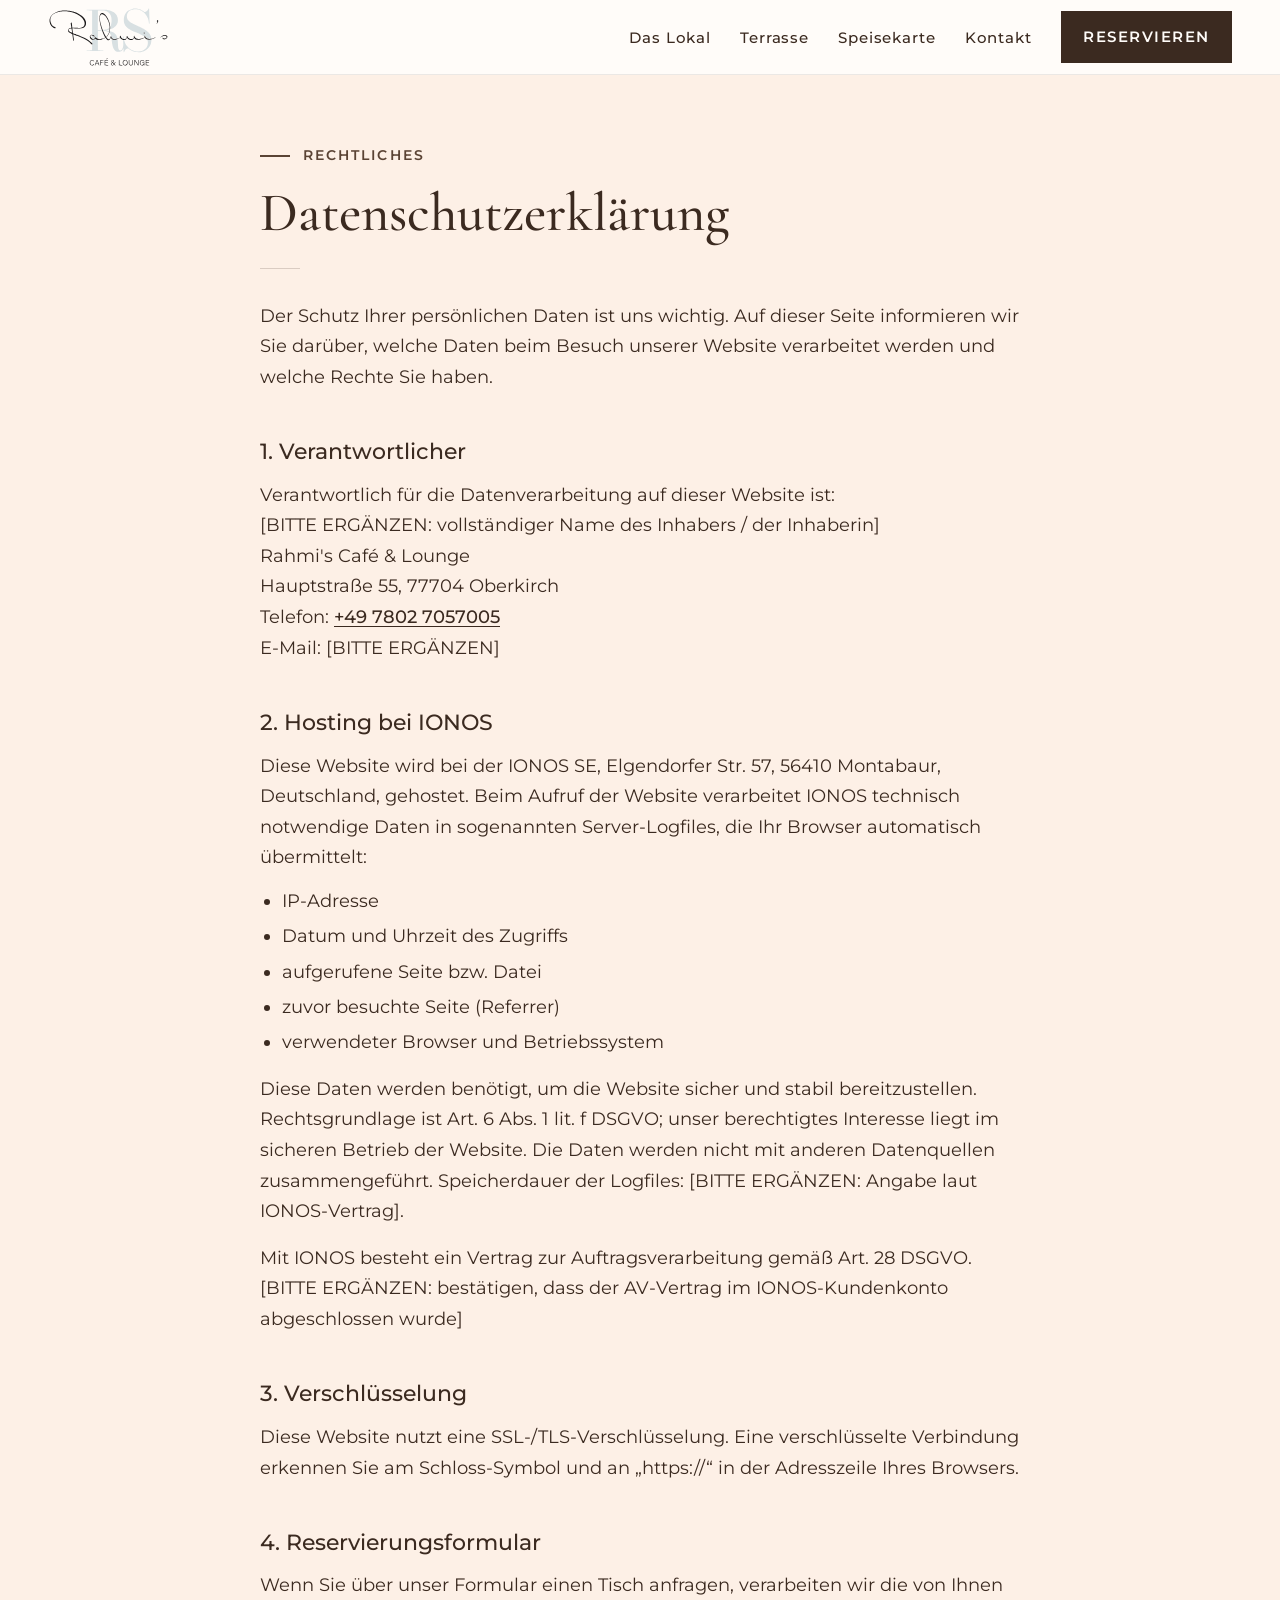
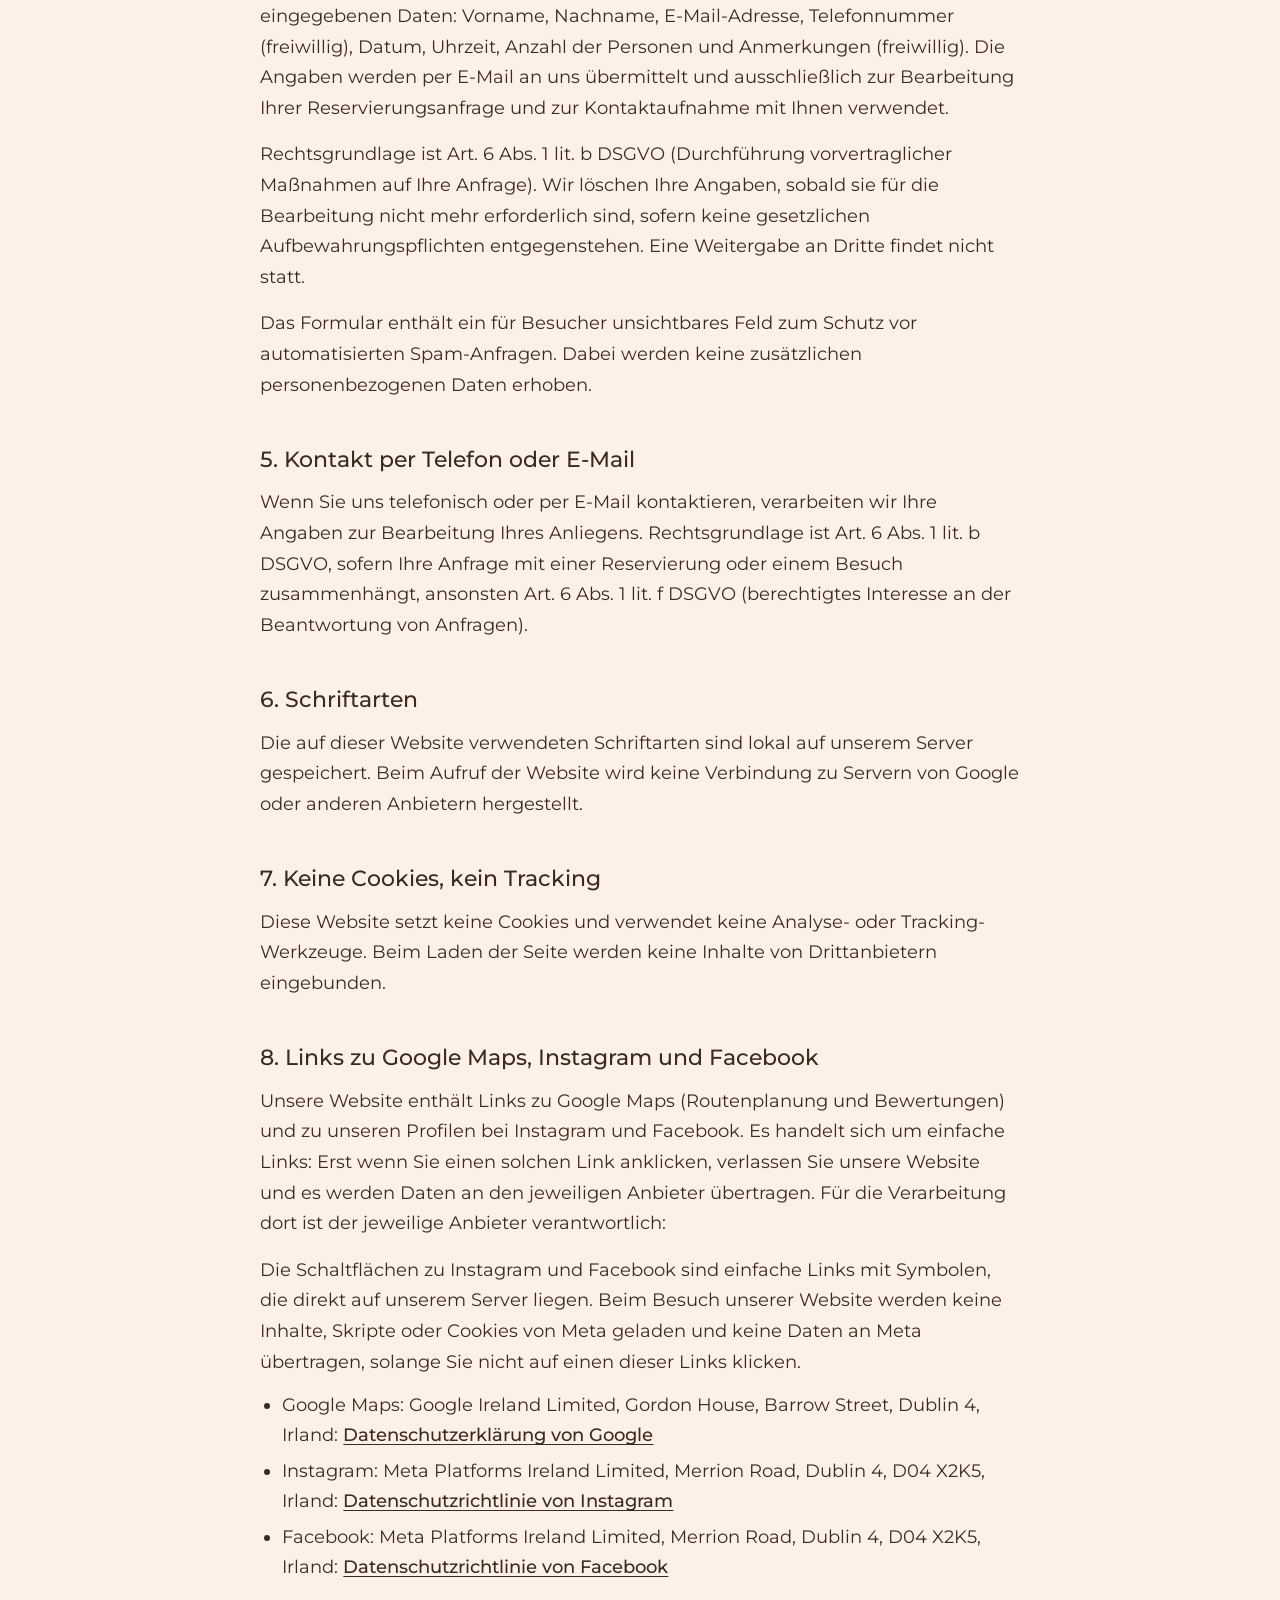
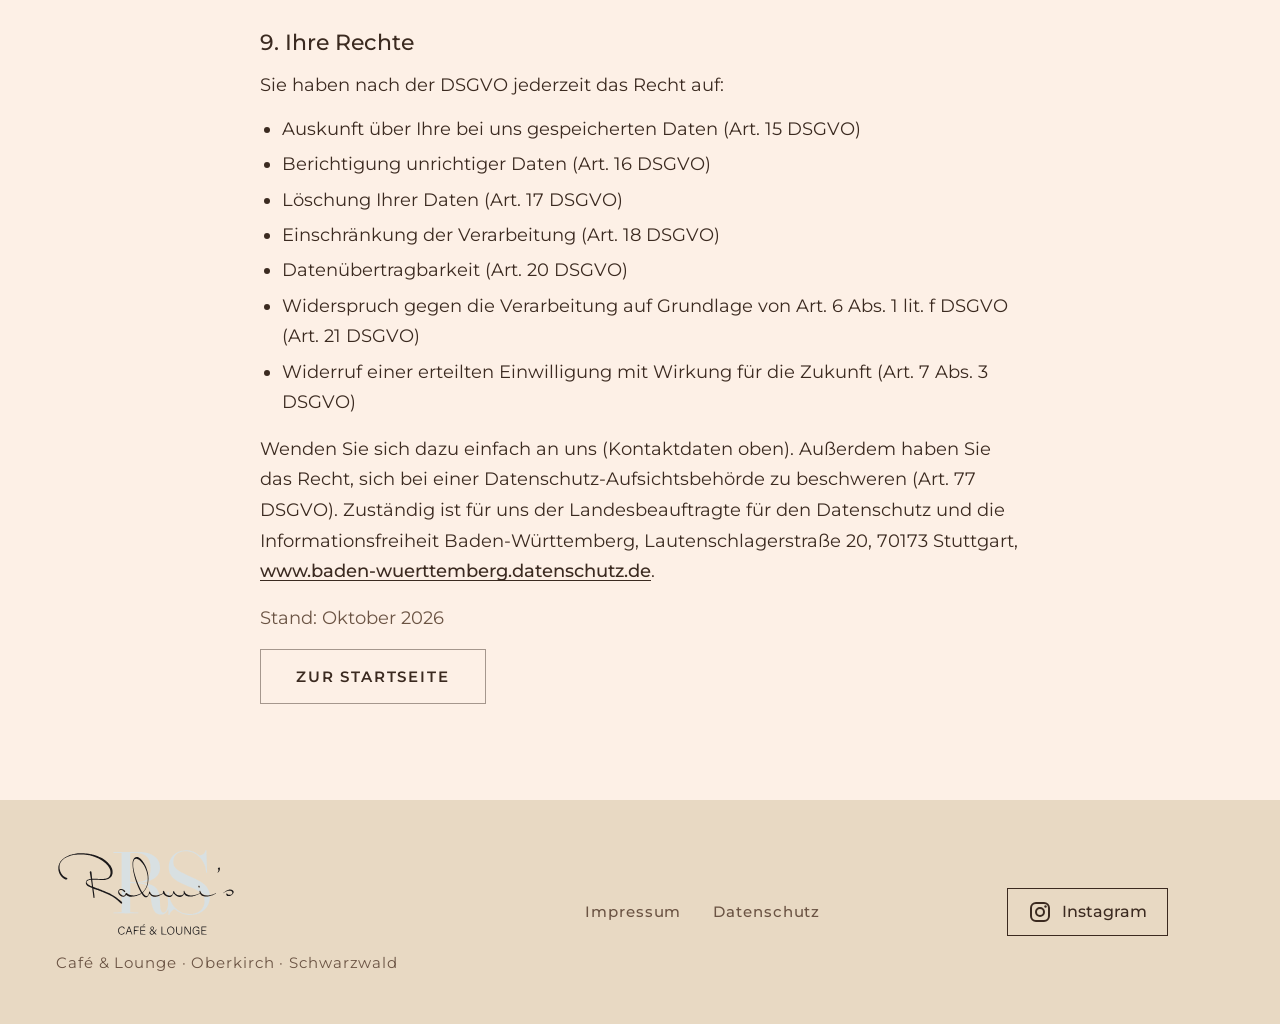
==== datenschutz.html @ 396ac8f8 "Textos sin guiones largos Co-Authored-By: Claude Sonnet 5.5 <noreply@anthropic.com>" ====
<!DOCTYPE html>
<html lang="de">
<head>
  <meta charset="UTF-8"/>
  <meta name="viewport" content="width=device-width, initial-scale=1.0"/>
  <!-- noindex, solange Platzhalter [BITTE ERGÄNZEN] enthalten sind -->
  <meta name="robots" content="noindex"/>
  <title>Datenschutzerklärung: Rahmi's Café & Lounge, Oberkirch</title>
  <meta name="description" content="Datenschutzerklärung von Rahmi's Café & Lounge in Oberkirch: Hosting, Reservierungsformular, Ihre Rechte nach DSGVO."/>
  <link rel="icon" href="/favicon.ico" sizes="any">
  <link rel="icon" href="/favicon.svg" type="image/svg+xml">
  <link rel="apple-touch-icon" href="/apple-touch-icon.png">
  <link rel="manifest" href="/site.webmanifest">
  <meta name="theme-color" content="#3B2A20">
  <link rel="preload" href="assets/fonts/montserrat-latin.woff2" as="font" type="font/woff2" crossorigin/>
  <link rel="stylesheet" href="css/style.css?v=20261018"/>
</head>
<body>

<header>
<!-- NAV -->
<nav aria-label="Hauptnavigation">
  <a href="index.html" class="nav-brand">
    <img class="nav-logo" src="assets/logo/rahmis-logo.svg" width="121" height="60" alt="Rahmi's Café &amp; Lounge">
  </a>
  <ul class="nav-links">
    <li><a href="index.html#about">Das Lokal</a></li>
    <li><a href="index.html#terrasse">Terrasse</a></li>
    <li><a href="index.html#karte">Speisekarte</a></li>
    <li><a href="index.html#kontakt">Kontakt</a></li>
    <li><a href="index.html#reservierung" class="nav-reserve">Reservieren</a></li>
  </ul>
  <button class="nav-hamburger" id="hamburger" aria-label="Menü öffnen" aria-expanded="false">
    <span></span><span></span><span></span>
  </button>
</nav>

<!-- MOBILE NAV -->
<nav class="nav-mobile" id="mobileNav" aria-label="Mobiles Menü">
  <a href="index.html#about">Das Lokal</a>
  <a href="index.html#terrasse">Terrasse</a>
  <a href="index.html#karte">Speisekarte</a>
  <a href="index.html#kontakt">Kontakt</a>
  <a href="index.html#reservierung" class="nav-reserve-mobile">Reservieren</a>
</nav>
</header>

<main id="main" class="legal-main">
  <article class="legal">
    <span class="section-label">Rechtliches</span>
    <h1 class="legal-title">Datenschutz&shy;erklärung</h1>
    <div class="section-rule"></div>

    <p class="legal-intro">Der Schutz Ihrer persönlichen Daten ist uns wichtig. Auf dieser Seite informieren wir Sie darüber, welche Daten beim Besuch unserer Website verarbeitet werden und welche Rechte Sie haben.</p>

    <h2>1. Verantwortlicher</h2>
    <p>
      Verantwortlich für die Datenverarbeitung auf dieser Website ist:<br>
      [BITTE ERGÄNZEN: vollständiger Name des Inhabers / der Inhaberin]<br>
      Rahmi's Café &amp; Lounge<br>
      Hauptstraße 55, 77704 Oberkirch<br>
      Telefon: <a href="tel:+4978027057005">+49 7802 7057005</a><br>
      E-Mail: [BITTE ERGÄNZEN]
    </p>

    <h2>2. Hosting bei IONOS</h2>
    <p>Diese Website wird bei der IONOS SE, Elgendorfer Str. 57, 56410 Montabaur, Deutschland, gehostet. Beim Aufruf der Website verarbeitet IONOS technisch notwendige Daten in sogenannten Server-Logfiles, die Ihr Browser automatisch übermittelt:</p>
    <ul>
      <li>IP-Adresse</li>
      <li>Datum und Uhrzeit des Zugriffs</li>
      <li>aufgerufene Seite bzw. Datei</li>
      <li>zuvor besuchte Seite (Referrer)</li>
      <li>verwendeter Browser und Betriebssystem</li>
    </ul>
    <p>Diese Daten werden benötigt, um die Website sicher und stabil bereitzustellen. Rechtsgrundlage ist Art. 6 Abs. 1 lit. f DSGVO; unser berechtigtes Interesse liegt im sicheren Betrieb der Website. Die Daten werden nicht mit anderen Datenquellen zusammengeführt. Speicherdauer der Logfiles: [BITTE ERGÄNZEN: Angabe laut IONOS-Vertrag].</p>
    <p>Mit IONOS besteht ein Vertrag zur Auftragsverarbeitung gemäß Art. 28 DSGVO. [BITTE ERGÄNZEN: bestätigen, dass der AV-Vertrag im IONOS-Kundenkonto abgeschlossen wurde]</p>

    <h2>3. Verschlüsselung</h2>
    <p>Diese Website nutzt eine SSL-/TLS-Verschlüsselung. Eine verschlüsselte Verbindung erkennen Sie am Schloss-Symbol und an „https://“ in der Adresszeile Ihres Browsers.</p>

    <h2>4. Reservierungsformular</h2>
    <p>Wenn Sie über unser Formular einen Tisch anfragen, verarbeiten wir die von Ihnen eingegebenen Daten: Vorname, Nachname, E-Mail-Adresse, Telefonnummer (freiwillig), Datum, Uhrzeit, Anzahl der Personen und Anmerkungen (freiwillig). Die Angaben werden per E-Mail an uns übermittelt und ausschließlich zur Bearbeitung Ihrer Reservierungsanfrage und zur Kontaktaufnahme mit Ihnen verwendet.</p>
    <p>Rechtsgrundlage ist Art. 6 Abs. 1 lit. b DSGVO (Durchführung vorvertraglicher Maßnahmen auf Ihre Anfrage). Wir löschen Ihre Angaben, sobald sie für die Bearbeitung nicht mehr erforderlich sind, sofern keine gesetzlichen Aufbewahrungspflichten entgegenstehen. Eine Weitergabe an Dritte findet nicht statt.</p>
    <p>Das Formular enthält ein für Besucher unsichtbares Feld zum Schutz vor automatisierten Spam-Anfragen. Dabei werden keine zusätzlichen personenbezogenen Daten erhoben.</p>

    <h2>5. Kontakt per Telefon oder E-Mail</h2>
    <p>Wenn Sie uns telefonisch oder per E-Mail kontaktieren, verarbeiten wir Ihre Angaben zur Bearbeitung Ihres Anliegens. Rechtsgrundlage ist Art. 6 Abs. 1 lit. b DSGVO, sofern Ihre Anfrage mit einer Reservierung oder einem Besuch zusammenhängt, ansonsten Art. 6 Abs. 1 lit. f DSGVO (berechtigtes Interesse an der Beantwortung von Anfragen).</p>

    <h2>6. Schriftarten</h2>
    <p>Die auf dieser Website verwendeten Schriftarten sind lokal auf unserem Server gespeichert. Beim Aufruf der Website wird keine Verbindung zu Servern von Google oder anderen Anbietern hergestellt.</p>

    <h2>7. Keine Cookies, kein Tracking</h2>
    <p>Diese Website setzt keine Cookies und verwendet keine Analyse- oder Tracking-Werkzeuge. Beim Laden der Seite werden keine Inhalte von Drittanbietern eingebunden.</p>

    <h2>8. Links zu Google Maps, Instagram und Facebook</h2>
    <p>Unsere Website enthält Links zu Google Maps (Routenplanung und Bewertungen) und zu unseren Profilen bei Instagram und Facebook. Es handelt sich um einfache Links: Erst wenn Sie einen solchen Link anklicken, verlassen Sie unsere Website und es werden Daten an den jeweiligen Anbieter übertragen. Für die Verarbeitung dort ist der jeweilige Anbieter verantwortlich:</p>
    <p>Die Schaltflächen zu Instagram und Facebook sind einfache Links mit Symbolen, die direkt auf unserem Server liegen. Beim Besuch unserer Website werden keine Inhalte, Skripte oder Cookies von Meta geladen und keine Daten an Meta übertragen, solange Sie nicht auf einen dieser Links klicken.</p>
    <ul>
      <li>Google Maps: Google Ireland Limited, Gordon House, Barrow Street, Dublin 4, Irland: <a href="https://policies.google.com/privacy?hl=de" target="_blank" rel="noopener noreferrer">Datenschutzerklärung von Google</a></li>
      <li>Instagram: Meta Platforms Ireland Limited, Merrion Road, Dublin 4, D04 X2K5, Irland: <a href="https://privacycenter.instagram.com/policy" target="_blank" rel="noopener noreferrer">Datenschutzrichtlinie von Instagram</a></li>
      <li>Facebook: Meta Platforms Ireland Limited, Merrion Road, Dublin 4, D04 X2K5, Irland: <a href="https://www.facebook.com/privacy/policy/" target="_blank" rel="noopener noreferrer">Datenschutzrichtlinie von Facebook</a></li>
    </ul>

    <h2>9. Ihre Rechte</h2>
    <p>Sie haben nach der DSGVO jederzeit das Recht auf:</p>
    <ul>
      <li>Auskunft über Ihre bei uns gespeicherten Daten (Art. 15 DSGVO)</li>
      <li>Berichtigung unrichtiger Daten (Art. 16 DSGVO)</li>
      <li>Löschung Ihrer Daten (Art. 17 DSGVO)</li>
      <li>Einschränkung der Verarbeitung (Art. 18 DSGVO)</li>
      <li>Datenübertragbarkeit (Art. 20 DSGVO)</li>
      <li>Widerspruch gegen die Verarbeitung auf Grundlage von Art. 6 Abs. 1 lit. f DSGVO (Art. 21 DSGVO)</li>
      <li>Widerruf einer erteilten Einwilligung mit Wirkung für die Zukunft (Art. 7 Abs. 3 DSGVO)</li>
    </ul>
    <p>Wenden Sie sich dazu einfach an uns (Kontaktdaten oben). Außerdem haben Sie das Recht, sich bei einer Datenschutz-Aufsichtsbehörde zu beschweren (Art. 77 DSGVO). Zuständig ist für uns der Landesbeauftragte für den Datenschutz und die Informationsfreiheit Baden-Württemberg, Lautenschlagerstraße 20, 70173 Stuttgart, <a href="https://www.baden-wuerttemberg.datenschutz.de" target="_blank" rel="noopener noreferrer">www.baden-wuerttemberg.datenschutz.de</a>.</p>

    <p class="legal-date">Stand: Oktober 2026</p>

    <p class="legal-back"><a href="index.html" class="btn btn-outline">Zur Startseite</a></p>
  </article>
</main>

<!-- FOOTER -->
<footer>
  <div>
    <img class="footer-logo" src="assets/logo/rahmis-logo.svg" width="180" height="89" alt="Rahmi's Café &amp; Lounge" loading="lazy">
    <div class="footer-sub">Café & Lounge · Oberkirch · Schwarzwald</div>
  </div>
  <div class="footer-links">
    <a href="impressum.html">Impressum</a>
    <a href="datenschutz.html">Datenschutz</a>
  </div>
  <div class="social social--dark">
    <a class="social-btn" href="https://www.instagram.com/rahmiscafe" target="_blank" rel="noopener" aria-label="Rahmi's Café auf Instagram"><svg class="social-icon" viewBox="0 0 24 24" width="24" height="24" fill="none" stroke="currentColor" stroke-width="2" stroke-linecap="round" stroke-linejoin="round" aria-hidden="true" focusable="false"><rect x="3" y="3" width="18" height="18" rx="5"/><circle cx="12" cy="12" r="4"/><circle cx="17.5" cy="6.5" r="1.2" fill="currentColor" stroke="none"/></svg><span>Instagram</span></a>
    <!-- Facebook: hidden entfernen, sobald die Seite aktiv ist -->
    <a class="social-btn" href="https://www.facebook.com/profile.php?id=61572491687756" target="_blank" rel="noopener" aria-label="Rahmi's Café auf Facebook" hidden><svg class="social-icon" viewBox="0 0 24 24" width="24" height="24" fill="none" stroke="currentColor" stroke-width="2" stroke-linecap="round" stroke-linejoin="round" aria-hidden="true" focusable="false"><path d="M17 3h-3a4 4 0 0 0-4 4v3H7v4h3v7h4v-7h3l1-4h-4V7.5a.5.5 0 0 1 .5-.5H17z"/></svg><span>Facebook</span></a>
  </div>
</footer>

<button class="scroll-top" id="scrollTop" aria-label="Nach oben scrollen"><svg class="scroll-top-icon" viewBox="0 0 24 24" width="24" height="24" fill="none" stroke="currentColor" stroke-width="2" stroke-linecap="round" stroke-linejoin="round" aria-hidden="true" focusable="false"><path d="M12 19V5M5.5 11.5L12 5l6.5 6.5"/></svg></button>

<script src="js/script.js?v=20261018"></script>
</body>
</html>
---- css/style.css ----
/* ================================================
   Rahmi's Café & Lounge – Stylesheet principal
   Tema: Cálido (beige / café / crema)
   Legibilidad: texto mín. 15px, contraste WCAG AA (≥ 4.5:1)
   ================================================ */

/* ── FUENTES (alojadas localmente – sin conexión a Google, DSGVO) ── */
@font-face { font-family: 'Cormorant Garamond'; font-style: normal; font-weight: 500 600; font-display: swap; src: url('../assets/fonts/cormorant-garamond-latin.woff2') format('woff2'); unicode-range: U+0000-00FF, U+0131, U+0152-0153, U+02BB-02BC, U+02C6, U+02DA, U+02DC, U+0304, U+0308, U+0329, U+2000-206F, U+20AC, U+2122, U+2191, U+2193, U+2212, U+2215, U+FEFF, U+FFFD; }
@font-face { font-family: 'Cormorant Garamond'; font-style: italic; font-weight: 500; font-display: swap; src: url('../assets/fonts/cormorant-garamond-italic-latin.woff2') format('woff2'); unicode-range: U+0000-00FF, U+0131, U+0152-0153, U+02BB-02BC, U+02C6, U+02DA, U+02DC, U+0304, U+0308, U+0329, U+2000-206F, U+20AC, U+2122, U+2191, U+2193, U+2212, U+2215, U+FEFF, U+FFFD; }
@font-face { font-family: 'Montserrat'; font-style: normal; font-weight: 400 600; font-display: swap; src: url('../assets/fonts/montserrat-latin.woff2') format('woff2'); unicode-range: U+0000-00FF, U+0131, U+0152-0153, U+02BB-02BC, U+02C6, U+02DA, U+02DC, U+0304, U+0308, U+0329, U+2000-206F, U+20AC, U+2122, U+2191, U+2193, U+2212, U+2215, U+FEFF, U+FFFD; }

*, *::before, *::after { margin: 0; padding: 0; box-sizing: border-box; }

:root {
  --black:    #3B2A20;   /* café oscuro – texto, botones y títulos */
  --offblack: #5A4334;   /* café medio para hover y etiquetas */
  --gray:     #6B5444;   /* taupe oscuro – texto secundario (≥ 4.9:1 sobre crema/arena) */
  --light:    #E8D5C0;   /* arena cálida – arena cálida */
  --cream:    #FDF0E6;   /* crema / pergamino */
  --white:    #FFFCF9;   /* blanco cálido */
  --gold:     #8C6418;   /* estrellas de reseñas (4.75:1 sobre crema) */
}

.sr-only { position: absolute !important; width: 1px; height: 1px; padding: 0; margin: -1px; overflow: hidden; clip: rect(0 0 0 0); white-space: nowrap; border: 0; }

html { scroll-behavior: smooth; scroll-padding-top: 90px; }

body {
  background: var(--white);
  color: var(--black);
  font-family: 'Montserrat', sans-serif;
  font-size: 1.125rem;
  font-weight: 400;
  line-height: 1.7;
  overflow-x: hidden;
}

/* ── NAV ── */
nav {
  position: fixed; top: 0; left: 0; right: 0; z-index: 100;
  display: flex; justify-content: space-between; align-items: center;
  padding: 7px 3rem;   /* logo 60px + 2×7px + borde 1px = 75px (máx. 76) */
  background: rgba(255, 252, 249, 0.97);
  backdrop-filter: blur(12px);
  border-bottom: 1px solid rgba(0,0,0,.08);
}
.nav-brand { display: flex; align-items: center; min-height: 48px; text-decoration: none; }
.nav-logo { display: block; height: 60px; width: auto; }
.nav-links { display: flex; gap: 1.8rem; list-style: none; align-items: center; }
.nav-links a { color: var(--black); text-decoration: none; font-size: .9375rem; letter-spacing: .06em; font-weight: 500; opacity: 1; transition: color .3s; padding: .3rem 0; border-bottom: 2px solid transparent; }
.nav-links a:hover { color: var(--offblack); }
.nav-reserve { display: inline-flex; align-items: center; min-height: 52px; background: var(--black); color: var(--white) !important; padding: 0 1.4rem !important; font-weight: 600 !important; letter-spacing: .1em !important; text-transform: uppercase; border-bottom: none !important; transition: background .3s !important; }
.nav-reserve:hover { background: var(--offblack); }

/* ── HERO ── */
.hero {
  min-height: 100vh;
  display: flex; flex-direction: column;
  justify-content: center; align-items: center;
  text-align: center; padding: 8rem 2rem 4rem;
  position: relative; overflow: hidden;
  background: var(--black);
}
.hero-bg { position: absolute; inset: 0; z-index: 0; overflow: hidden; }
.hero-img { width: 100%; height: 100%; object-fit: cover; object-position: center; display: block; }
/* Foto con sus colores naturales: solo sombras neutras (negro), sin tinte.
   Radial detrás del texto + degradado vertical. Radial a .82 (no .35): con .35 el texto
   superior quedaba en 1.9–2.9:1; con .82 el píxel más claro bajo el texto da ≥ 4.8:1 (AA). */
.hero-overlay {
  position: absolute; inset: 0; z-index: 1;
  background:
    radial-gradient(var(--hero-radial-shape, ellipse 90% 70% at 50% 52%), rgba(0,0,0,var(--hero-radial, .82)) 0%, rgba(0,0,0,0) 100%),
    linear-gradient(to top, rgba(0,0,0,.70) 0%, rgba(0,0,0,.35) 45%, rgba(0,0,0,.10) 100%);
  pointer-events: none;
}
.hero-content {
  position: relative; z-index: 3;
  padding: 3.5rem 4.5rem;
  text-shadow: 0 2px 12px rgba(0,0,0,.45);
}
.hero-content .btn { text-shadow: none; }
.hero-eyebrow { font-size: .9375rem; font-weight: 500; letter-spacing: .12em; text-transform: uppercase; color: #fff; margin-bottom: 2rem; animation: fadeUp .9s ease both; }
.hero-logo { display: block; width: 520px; max-width: 100%; height: auto; margin: 0 auto; filter: drop-shadow(0 2px 10px rgba(0,0,0,.4)); animation: fadeUp .9s .12s ease both; }
.hero-rule { width: 50px; height: 1px; background: var(--white); margin: 2.5rem auto; opacity: .35; animation: fadeUp .9s .32s ease both; }
.hero-tagline { font-family: 'Montserrat', sans-serif; font-size: 1.25rem; color: #fff; font-weight: 500; line-height: 1.6; max-width: 460px; margin: 0 auto; animation: fadeUp .9s .42s ease both; font-style: normal; }
.hero-cta { display: flex; gap: 1rem; justify-content: center; flex-wrap: wrap; margin-top: 3rem; animation: fadeUp .9s .52s ease both; }
.hero-cta .btn-outline { color: #fff; border-color: #fff; background: rgba(0,0,0,.25); }
.hero-cta .btn-outline:hover { background: rgba(0,0,0,.45); }

/* ── BOTONES ── */
.btn { display: inline-block; min-height: 52px; padding: 1rem 2.2rem; font-size: .9375rem; line-height: 1.4; letter-spacing: .12em; text-transform: uppercase; font-family: 'Montserrat', sans-serif; font-weight: 600; text-decoration: none; text-align: center; transition: all .3s; cursor: pointer; border: none; }
.btn-dark { background: var(--black); color: var(--white); }
.btn-dark:hover { background: var(--offblack); }
.btn-outline { background: transparent; color: var(--black); border: 1px solid rgba(59,42,32,.45); }
.btn-outline:hover { border-color: var(--black); }

/* ── STRIP ── */
.strip { background: #E8D9C3; padding: 2.2rem 3rem; }
.strip-inner { max-width: 1080px; margin: 0 auto; display: flex; flex-direction: column; align-items: center; text-align: center; gap: 1.5rem; }
.strip-text { font-family: 'Montserrat', sans-serif; font-size: 1.25rem; color: var(--black); font-weight: 600; font-variant-numeric: lining-nums tabular-nums; }
.strip-hours { display: flex; gap: 1.5rem 3rem; flex-wrap: wrap; justify-content: center; }
.strip-slot { text-align: center; }
.strip-slot-label { font-size: .9375rem; font-weight: 500; letter-spacing: .1em; text-transform: uppercase; color: #6B5444; display: block; margin-bottom: .2rem; }
.strip-slot-name { font-family: 'Montserrat', sans-serif; font-size: 1.0625rem; font-weight: 500; color: var(--black); line-height: 1.4; }
.strip-slot-hours { font-size: 1rem; color: #6B5444; margin-top: .2rem; font-weight: 400; font-variant-numeric: lining-nums tabular-nums; }

/* ── SECTIONS ── */
section { padding: 8rem 2rem; }
.section-inner { max-width: 1080px; margin: 0 auto; }
.section-label { display: flex; align-items: center; gap: .8rem; font-size: .875rem; font-weight: 600; letter-spacing: .15em; text-transform: uppercase; color: var(--offblack); margin-bottom: 1rem; }
.section-label::before { content: ''; width: 30px; height: 2px; background: currentColor; flex-shrink: 0; }
.section-label--on-dark { color: #6B5444; }
.atmo-bg .section-title, .reserve-bg .section-title, .atmo-bg .section-title em, .reserve-bg .section-title em { color: var(--black); }
.atmo-bg .section-rule, .reserve-bg .section-rule { background: var(--black); }
.section-title { font-family: 'Cormorant Garamond', serif; font-size: clamp(2.4rem, 5vw, 4rem); font-weight: 500; line-height: 1.1; }
.section-title em { font-style: italic; }
.section-rule { width: 40px; height: 1px; background: var(--black); opacity: .18; margin: 1.5rem 0 0; }

/* ── ABOUT ── */
.about-bg { background: var(--cream); }
.about-grid { display: grid; grid-template-columns: 1fr 1fr; gap: 6rem; align-items: start; margin-top: 4rem; }
.about-text p { font-size: 1.125rem; line-height: 1.8; color: var(--gray); margin-bottom: 1.4rem; }
.about-text p strong { color: var(--black); font-weight: 600; }
/* Composición: foto grande + foto pequeña superpuesta abajo a la izquierda, 40px hacia fuera */
.about-visual { position: relative; margin-bottom: 40px; }
.about-main { position: relative; aspect-ratio: 3/4; overflow: hidden; background: var(--light); }
.about-main img { width: 100%; height: 100%; object-fit: cover; display: block; }
.about-photo-small { position: absolute; left: -40px; bottom: -40px; width: 46%; height: auto; display: block; border: 8px solid var(--cream); background: var(--cream); }
.about-badge { position: absolute; top: 1.5rem; right: 1.5rem; background: var(--black); color: var(--white); padding: .5rem 1rem; font-size: .9375rem; font-weight: 500; letter-spacing: .08em; text-transform: uppercase; }

/* ── TERRASSE ── */
.terrace-bg { background: var(--white); }
.terrace-text { max-width: 680px; margin-top: 2.5rem; font-size: 1.125rem; line-height: 1.8; color: var(--gray); }
.terrace-facts { list-style: none; display: flex; flex-wrap: wrap; gap: 1.25rem 2.5rem; margin-top: 2rem; padding: 0; }
.terrace-facts li { display: flex; align-items: center; gap: .75rem; font-family: 'Montserrat', sans-serif; font-weight: 600; font-size: 16px; color: var(--black); }
.terrace-facts svg { flex: none; }
.terrace-grid { display: grid; grid-template-columns: 1fr 1fr; gap: 1.5rem; margin-top: 3rem; }
.terrace-grid img { width: 100%; height: auto; display: block; }

/* ── ATMOSPHÄRE ── */
.atmo-bg { background: #E8D9C3; }
.atmo-grid { display: grid; grid-template-columns: repeat(2,1fr); gap: 1.5rem; margin-top: 3.5rem; }
.atmo-card { padding: 3rem 2rem; border: 1px solid rgba(59,42,32,.18); transition: border-color .3s; }
.atmo-card:hover { border-color: rgba(59,42,32,.4); }
.atmo-photo { display: block; width: 100%; height: auto; aspect-ratio: 4/3; object-fit: cover; margin-bottom: 1.5rem; background: var(--offblack); }
.atmo-when { font-family: 'Montserrat', sans-serif; font-size: .9375rem; font-weight: 600; letter-spacing: .1em; color: #6B5444; margin-bottom: .6rem; display: block; font-variant-numeric: lining-nums tabular-nums; }
.atmo-name { font-family: 'Montserrat', sans-serif; font-size: 1.5rem; color: var(--black); margin-bottom: .8rem; font-weight: 500; line-height: 1.3; }
.atmo-desc { font-size: 1.125rem; color: var(--black); line-height: 1.7; }

/* ── MENÚ ── */
.menu-bg { background: var(--cream); }
.menu-grid { display: grid; grid-template-columns: 1fr 1fr; gap: 4rem; margin-top: 4rem; }
.menu-cat { font-family: 'Montserrat', sans-serif; font-size: 1.375rem; font-weight: 500; padding-bottom: .8rem; border-bottom: 1px solid rgba(0,0,0,.12); margin-bottom: 1rem; line-height: 1.3; }
.menu-item { display: flex; justify-content: space-between; align-items: baseline; padding: .8rem 0; border-bottom: 1px solid rgba(0,0,0,.08); }
.item-name { font-size: 1.125rem; font-weight: 500; }
.item-desc { font-size: 1rem; color: var(--gray); margin-top: .15rem; line-height: 1.5; font-variant-numeric: lining-nums tabular-nums; }
.item-price { font-family: 'Montserrat', sans-serif; font-size: 1.125rem; font-weight: 500; margin-left: 1.2rem; white-space: nowrap; font-variant-numeric: lining-nums tabular-nums; }
.menu-pdf { margin-top: 3rem; display: flex; flex-direction: column; align-items: center; gap: .8rem; text-align: center; }
.btn-lg { font-size: 1.0625rem; padding: 1.3rem 2.6rem; min-height: 64px; }
.menu-pdf-size { font-size: 1rem; color: var(--gray); }
.menu-note { margin-top: 2rem; font-size: 1rem; color: var(--gray); }

/* ── RESERVIERUNG ── */
.reserve-bg { background: #E8D9C3; }
.reserve-grid { display: grid; grid-template-columns: 1fr 1.4fr; gap: 6rem; align-items: start; margin-top: 4rem; }
.reserve-info-block { margin-bottom: 2rem; padding-bottom: 2rem; border-bottom: 1px solid rgba(59,42,32,.18); }
.reserve-info-block:last-child { border-bottom: none; }
.reserve-info-label { font-size: .9375rem; font-weight: 600; letter-spacing: .1em; text-transform: uppercase; color: #6B5444; display: block; margin-bottom: .4rem; }
.reserve-info-value { font-family: 'Montserrat', sans-serif; font-size: 1.25rem; font-weight: 500; color: var(--black); line-height: 1.5; font-variant-numeric: lining-nums tabular-nums; }
.reserve-info-value--sm { font-size: 1.125rem; }
.reserve-info-value a { color: var(--black); text-decoration: none; }
.reserve-info-note { font-size: 1rem; color: #6B5444; margin-top: .4rem; line-height: 1.6; }

/* Formulario */
.reserve-form { background: var(--white); padding: 3rem; box-shadow: 0 10px 40px rgba(59,42,32,.10); }
.form-title { font-family: 'Montserrat', sans-serif; font-size: 1.5rem; font-weight: 500; color: var(--black); margin-bottom: .4rem; line-height: 1.3; }
.form-subtitle { font-size: 1rem; color: var(--gray); margin-bottom: 2.5rem; }
.form-row { display: grid; grid-template-columns: 1fr 1fr; gap: 1.2rem; margin-bottom: 1.2rem; }
.form-group { display: flex; flex-direction: column; }
.form-group.full { grid-column: span 2; }
.form-label { font-size: .875rem; font-weight: 600; letter-spacing: .06em; text-transform: uppercase; color: var(--black); margin-bottom: .4rem; }
.form-input, .form-select, .form-textarea {
  font-family: 'Montserrat', sans-serif; font-size: 1.125rem; font-weight: 400; line-height: 1.4;
  min-height: 52px; padding: .8rem 1rem; border: 1px solid rgba(59,42,32,.4);
  background: var(--white); color: var(--black);
  outline: none; transition: border-color .25s; width: 100%;
  appearance: none; -webkit-appearance: none; font-variant-numeric: lining-nums tabular-nums; }
.form-input:focus, .form-select:focus, .form-textarea:focus { border-color: var(--black); box-shadow: 0 0 0 2px rgba(59,42,32,.2); }
.form-input::placeholder, .form-textarea::placeholder { color: var(--gray); opacity: 1; }
.form-select { background-image: url("data:image/svg+xml,%3Csvg xmlns='http://www.w3.org/2000/svg' width='12' height='8' viewBox='0 0 12 8'%3E%3Cpath d='M1 1l5 5 5-5' stroke='%23111' stroke-width='1.5' fill='none'/%3E%3C/svg%3E"); background-repeat: no-repeat; background-position: right 1rem center; padding-right: 2.5rem; cursor: pointer; }
.form-textarea { resize: vertical; min-height: 120px; }
.form-divider { height: 1px; background: rgba(0,0,0,.08); margin: 1.5rem 0; grid-column: span 2; }
.form-privacy { font-size: .9375rem; color: var(--gray); line-height: 1.6; grid-column: span 2; }
.form-privacy a { color: var(--black); }
.form-submit { width: 100%; min-height: 52px; padding: 1rem; font-family: 'Montserrat', sans-serif; font-size: .9375rem; letter-spacing: .12em; text-transform: uppercase; font-weight: 600; background: var(--black); color: var(--white); border: none; cursor: pointer; transition: background .3s; margin-top: .5rem; }
.form-submit:hover { background: var(--offblack); }

/* Estado éxito */
/* Honeypot anti-spam: fuera de pantalla, invisible para personas */
.form-hp { position: absolute; left: -9999px; width: 1px; height: 1px; overflow: hidden; }
.form-error { margin-top: 1rem; padding: 1rem 1.2rem; border: 2px solid #A12622; background: #FDECEA; color: #7A1C19; font-size: 1.0625rem; font-weight: 500; line-height: 1.6; }
.form-error a { color: inherit; font-weight: 600; white-space: nowrap; }
.form-submit:disabled { opacity: .7; cursor: wait; }
.form-success { display: none; text-align: center; padding: 3rem 2rem; }
.form-success-icon { display: block; width: 40px; height: 40px; margin: 0 auto 1rem; color: var(--black); }
.form-success-title { font-family: 'Montserrat', sans-serif; font-size: 1.5rem; font-weight: 500; margin-bottom: .8rem; }
.form-success-text { font-size: 1.125rem; color: var(--gray); line-height: 1.7; }

/* ── CONTACTO DIRECTO (teléfono) ── */
.reserve-alt { margin-top: 2rem; padding-top: 2rem; border-top: 1px solid rgba(0,0,0,.08); }
.reserve-phone { text-align: center; font-size: 1.125rem; font-weight: 500; color: var(--black); line-height: 1.5; font-variant-numeric: lining-nums tabular-nums; }
.reserve-phone a { display: block; margin-top: .3rem; font-family: 'Montserrat', sans-serif; font-size: 1.75rem; font-weight: 500; color: var(--black); text-decoration: underline; text-decoration-thickness: 1px; text-underline-offset: 5px; }

/* ── RESEÑAS ── */
.reviews-grid { display: grid; grid-template-columns: repeat(3,1fr); gap: 2rem; margin-top: 3.5rem; }
.review-card { padding: 2.5rem 2rem; border: 1px solid rgba(0,0,0,.09); background: var(--cream); transition: box-shadow .3s; }
.review-card:hover { box-shadow: 0 4px 24px rgba(0,0,0,.07); }
.review-stars { color: var(--gold); font-size: 1.1rem; letter-spacing: .12em; margin-bottom: 1rem; }
.review-text { font-family: 'Montserrat', sans-serif; font-size: 1.0625rem; font-weight: 400; color: var(--black); line-height: 1.7; margin-bottom: 1.5rem; }
.review-footer { display: flex; justify-content: space-between; align-items: baseline; flex-wrap: wrap; gap: .4rem 1rem; border-top: 1px solid rgba(0,0,0,.1); padding-top: 1rem; }
.review-author { font-size: 1rem; font-weight: 600; color: var(--black); }
.review-source { font-size: .9375rem; color: var(--gray); }
/* Franja compacta de reseñas */
.reviews-band { background: #F2E1DE; padding: 64px 2rem; }
.reviews-band-inner { display: flex; align-items: center; justify-content: space-between; gap: 1.5rem 3rem; }
.reviews-band-text { font-size: 1.375rem; font-weight: 500; line-height: 1.5; color: var(--black); max-width: 600px; }

/* ── INSTAGRAM ── */
.insta-grid { display: grid; grid-template-columns: repeat(4,1fr); gap: .8rem; margin-top: 3rem; }
.insta-photo { display: block; width: 100%; height: auto; aspect-ratio: 1; object-fit: cover; background: var(--cream); }
.insta-follow { display: flex; justify-content: center; margin-top: 2rem; }

/* ── REDES SOCIALES (iconos SVG en línea, color = currentColor) ── */
.social { display: flex; flex-wrap: wrap; gap: .8rem; }
.social-btn { display: inline-flex; align-items: center; gap: .6rem; min-height: 48px; padding: 0 20px; border: 1px solid currentColor; color: var(--black); background: transparent; font-family: 'Montserrat', sans-serif; font-size: 1rem; font-weight: 500; line-height: 1.2; text-decoration: none; transition: background .25s, color .25s; }
.social-btn[hidden] { display: none; }
.social-btn:hover, .social-btn:focus-visible { background: var(--black); color: var(--white); border-color: var(--black); }
.social-icon { width: 24px; height: 24px; flex-shrink: 0; }
.social--dark .social-btn { color: var(--black); border-color: var(--black); }
.social--dark .social-btn:hover, .social--dark .social-btn:focus-visible { background: var(--black); color: #fff; border-color: var(--black); }

/* ── CONTACTO ── */
.contact-grid { display: grid; grid-template-columns: 1fr 1fr; gap: 5rem; margin-top: 4rem; }
.contact-block { margin-bottom: 2.2rem; }
.contact-label { font-size: .9375rem; font-weight: 600; letter-spacing: .1em; text-transform: uppercase; color: var(--gray); margin-bottom: .4rem; display: block; }
.contact-value { font-family: 'Montserrat', sans-serif; font-size: 1.25rem; font-weight: 500; line-height: 1.5; font-variant-numeric: lining-nums tabular-nums; }
.contact-value a { color: inherit; text-decoration: none; }
/* Teléfono: grande y fácil de pulsar en móvil */
a.phone-link { display: inline-flex; align-items: center; min-height: 48px; font-size: 1.625rem; font-weight: 500; color: inherit; text-decoration: underline; text-decoration-thickness: 1px; text-underline-offset: 4px; font-variant-numeric: lining-nums tabular-nums; }
.hours-row { display: flex; justify-content: space-between; gap: 1rem; font-size: 1.0625rem; color: var(--gray); padding: .5rem 0; border-bottom: 1px solid rgba(0,0,0,.08); font-variant-numeric: lining-nums tabular-nums; }
.hours-row.on { color: var(--black); }
.hours-row.off { color: var(--gray); }
.route-card { background: var(--white); border: 1px solid rgba(59,42,32,.18); padding: 2.5rem 2rem; text-align: center; }
.route-card-icon { display: block; width: 24px; height: 24px; margin: 0 auto .8rem; color: var(--black); }
.route-card-title { font-family: 'Montserrat', sans-serif; font-size: 1.5rem; font-weight: 500; line-height: 1.3; margin-bottom: .6rem; }
.route-card-address { font-style: normal; font-size: 1.125rem; line-height: 1.7; margin-bottom: 1.8rem; font-variant-numeric: lining-nums tabular-nums; }
.route-card-note { margin-top: 1rem; font-size: .9375rem; color: var(--gray); }

/* ── FOOTER ── */
/* padding derecho/inferior extra: deja sitio al botón flotante «nach oben» */
footer { background: #E8D9C3; padding: 3rem 7rem 3rem 3.5rem; display: flex; justify-content: space-between; align-items: center; flex-wrap: wrap; gap: 1.5rem; }
.footer-logo { display: block; width: 180px; height: auto; }
.footer-sub { font-size: .9375rem; letter-spacing: .06em; color: #6B5444; margin-top: .8rem; }
.footer-links { display: flex; flex-wrap: wrap; gap: 1.5rem 2rem; }
.footer-links a { font-size: .9375rem; font-weight: 500; color: #6B5444; text-decoration: none; letter-spacing: .06em; transition: color .3s; }
.footer-links a:hover { color: var(--black); text-decoration: underline; }

/* ── PÁGINAS LEGALES (Impressum / Datenschutz) ── */
.legal-main { background: var(--cream); padding: 9rem 2rem 6rem; }
.legal { max-width: 760px; margin: 0 auto; }
.legal-title { font-family: 'Cormorant Garamond', serif; font-size: clamp(2.4rem, 5vw, 3.4rem); font-weight: 500; line-height: 1.1; hyphens: manual; }
.legal h2 { font-family: 'Montserrat', sans-serif; font-size: 1.375rem; font-weight: 500; line-height: 1.35; margin: 2.8rem 0 .8rem; }
.legal p, .legal li { font-size: 1.125rem; line-height: 1.7; color: var(--black); }
.legal p + p { margin-top: 1rem; }
.legal ul { margin: .8rem 0 1rem 1.4rem; }
.legal li + li { margin-top: .3rem; }
.legal a:not(.btn) { color: var(--black); font-weight: 500; text-decoration: underline; text-underline-offset: 3px; overflow-wrap: anywhere; }
.legal-intro { margin-top: 2rem; }
.legal-date { margin-top: 2.5rem; color: var(--gray) !important; }
.legal-back { margin-top: 3rem; }

/* ── HAMBURGER / MOBILE NAV ── */
.nav-hamburger {
  display: none; flex-direction: column; justify-content: center; align-items: center; gap: 5px;
  cursor: pointer; background: none; border: none; width: 48px; height: 48px; z-index: 101;
}
.nav-hamburger span {
  display: block; width: 26px; height: 2px;
  background: var(--black); transition: transform .3s, opacity .3s;
}
.nav-hamburger.open span:nth-child(1) { transform: translateY(7px) rotate(45deg); }
.nav-hamburger.open span:nth-child(2) { opacity: 0; }
.nav-hamburger.open span:nth-child(3) { transform: translateY(-7px) rotate(-45deg); }
.nav-mobile {
  display: none; position: fixed;
  top: 0; left: 0; right: 0; bottom: 0;
  background: var(--white); z-index: 99;
  flex-direction: column; align-items: center; justify-content: center;
  gap: 2rem; padding: 2rem;
}
.nav-mobile.open { display: flex; }
.nav-mobile a {
  font-family: 'Montserrat', sans-serif; font-size: 1.5rem; font-weight: 500;
  color: var(--black); text-decoration: none; line-height: 1.3;
  border-bottom: 2px solid transparent; transition: color .2s;
}
.nav-mobile a:hover { color: var(--offblack); }
.nav-reserve-mobile {
  display: inline-flex; align-items: center; min-height: 52px;
  font-family: 'Montserrat', sans-serif !important;
  font-size: .9375rem !important; font-weight: 600 !important; letter-spacing: .12em !important;
  text-transform: uppercase; background: var(--black); color: var(--white) !important;
  padding: 0 2.6rem; border-bottom: none !important;
}

/* ── SCROLL TO TOP ── */
.scroll-top {
  position: fixed; bottom: 2rem; right: 2rem; z-index: 90;
  width: 52px; height: 52px;
  background: var(--black); color: var(--white);
  border: none; cursor: pointer; display: flex; align-items: center; justify-content: center;
  opacity: 0; transform: translateY(8px);
  transition: opacity .3s, transform .3s, background .3s;
  pointer-events: none;
}
.scroll-top-icon { width: 24px; height: 24px; }
.scroll-top.visible { opacity: 1; transform: none; pointer-events: auto; }
.scroll-top:hover { background: var(--offblack); }

/* ── NAV SCROLLSPY (sección visible, ver script.js) ── */
.nav-links a.active:not(.nav-reserve),
.nav-mobile a.active:not(.nav-reserve-mobile) { color: var(--black); border-bottom-color: var(--black); }

/* ── ANIMACIONES ── */
@keyframes fadeUp { from { opacity:0; transform:translateY(22px); } to { opacity:1; transform:none; } }
.reveal { opacity:0; transform:translateY(28px); transition: opacity .85s ease, transform .85s ease; }
.reveal.visible { opacity:1; transform:none; }

/* ── RESPONSIVE ── */
/* Menú de 5 elementos: cabe desde 1024px; por debajo se usa el menú hamburguesa */
@media (max-width: 1023px) {
  .nav-hamburger { display: flex; }
  .nav-links { display: none; }
}
@media (max-width: 768px) {
  nav { padding: .7rem 1.2rem; }
  .nav-logo { height: 50px; }
  .hero { padding: 7rem 1.2rem 3rem; }
  .hero-content { padding: 2.4rem 1.4rem; }
  .hero-tagline { font-size: 1.125rem; }
  .hero-logo { width: 80vw; max-width: 340px; }   /* 80 % del ancho de pantalla */
  /* En móvil el bloque de texto ocupa casi todo el alto: el radial se alarga para quedar detrás */
  .hero-overlay { --hero-radial-shape: ellipse 110% 85% at 50% 50%; }
  .about-grid, .menu-grid, .contact-grid, .reserve-grid, .terrace-grid { grid-template-columns: 1fr; gap: 2.5rem; }
  .about-visual { margin-bottom: 0; }
  .terrace-facts { flex-direction: column; gap: 1rem; }
  .about-photo-small { position: static; width: 100%; border: 0; margin-top: 1.5rem; }
  section.reviews-band { padding: 64px 1.2rem; }
  .reviews-band-inner { flex-direction: column; text-align: center; }
  .atmo-grid, .reviews-grid { grid-template-columns: 1fr; }
  .insta-grid { grid-template-columns: repeat(2,1fr); }
  .form-row { grid-template-columns: 1fr; }
  .form-group.full, .form-divider, .form-privacy { grid-column: span 1; }
  section { padding: 4.5rem 1.2rem; }
  .strip { padding: 2.2rem 1.2rem; }
  .reserve-form { padding: 2rem 1.2rem; }
  .strip-hours { display: grid; grid-template-columns: 1fr 1fr; gap: 1.5rem .8rem; width: 100%; }
  .about-badge { top: 1rem; right: 1rem; left: 1rem; text-align: center; }
  footer { flex-direction: column; align-items: flex-start; padding: 2.5rem 1.2rem 6.5rem; }
  .legal-main { padding: 7rem 1.2rem 4rem; }
}
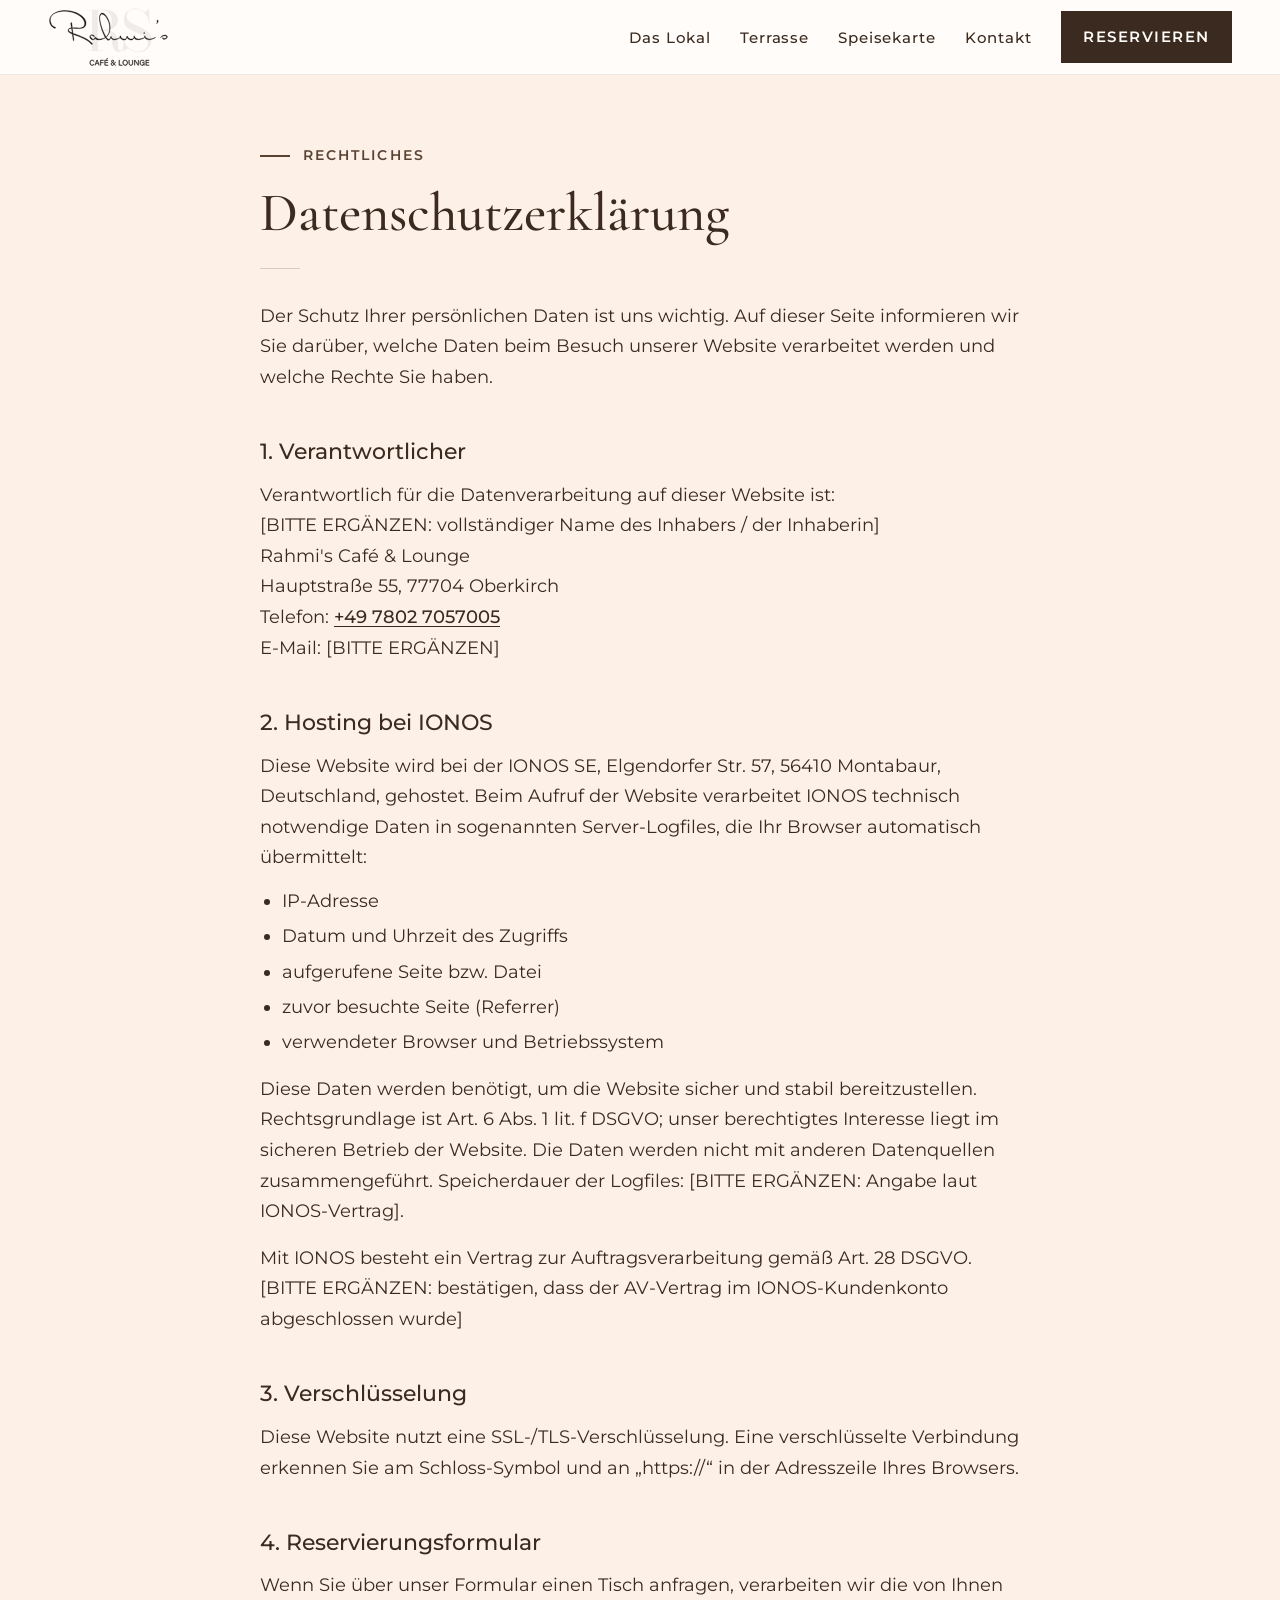
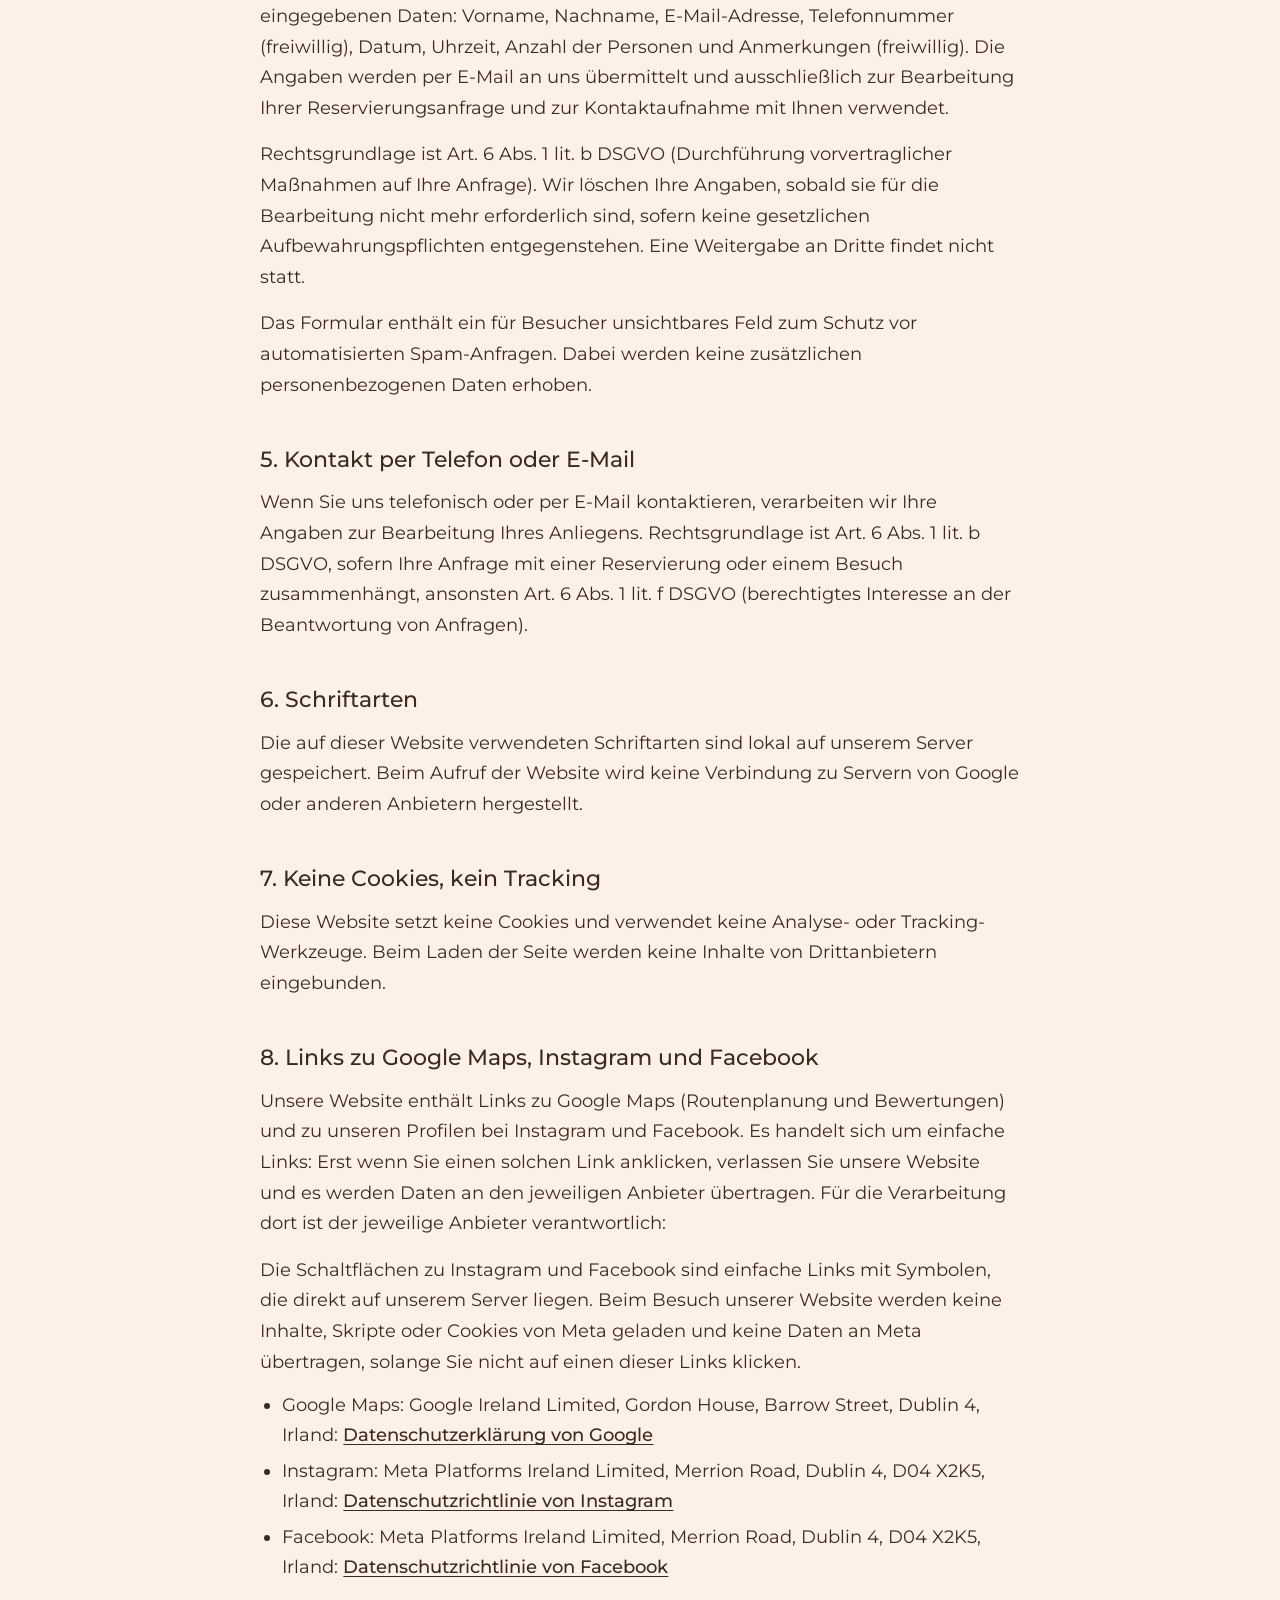
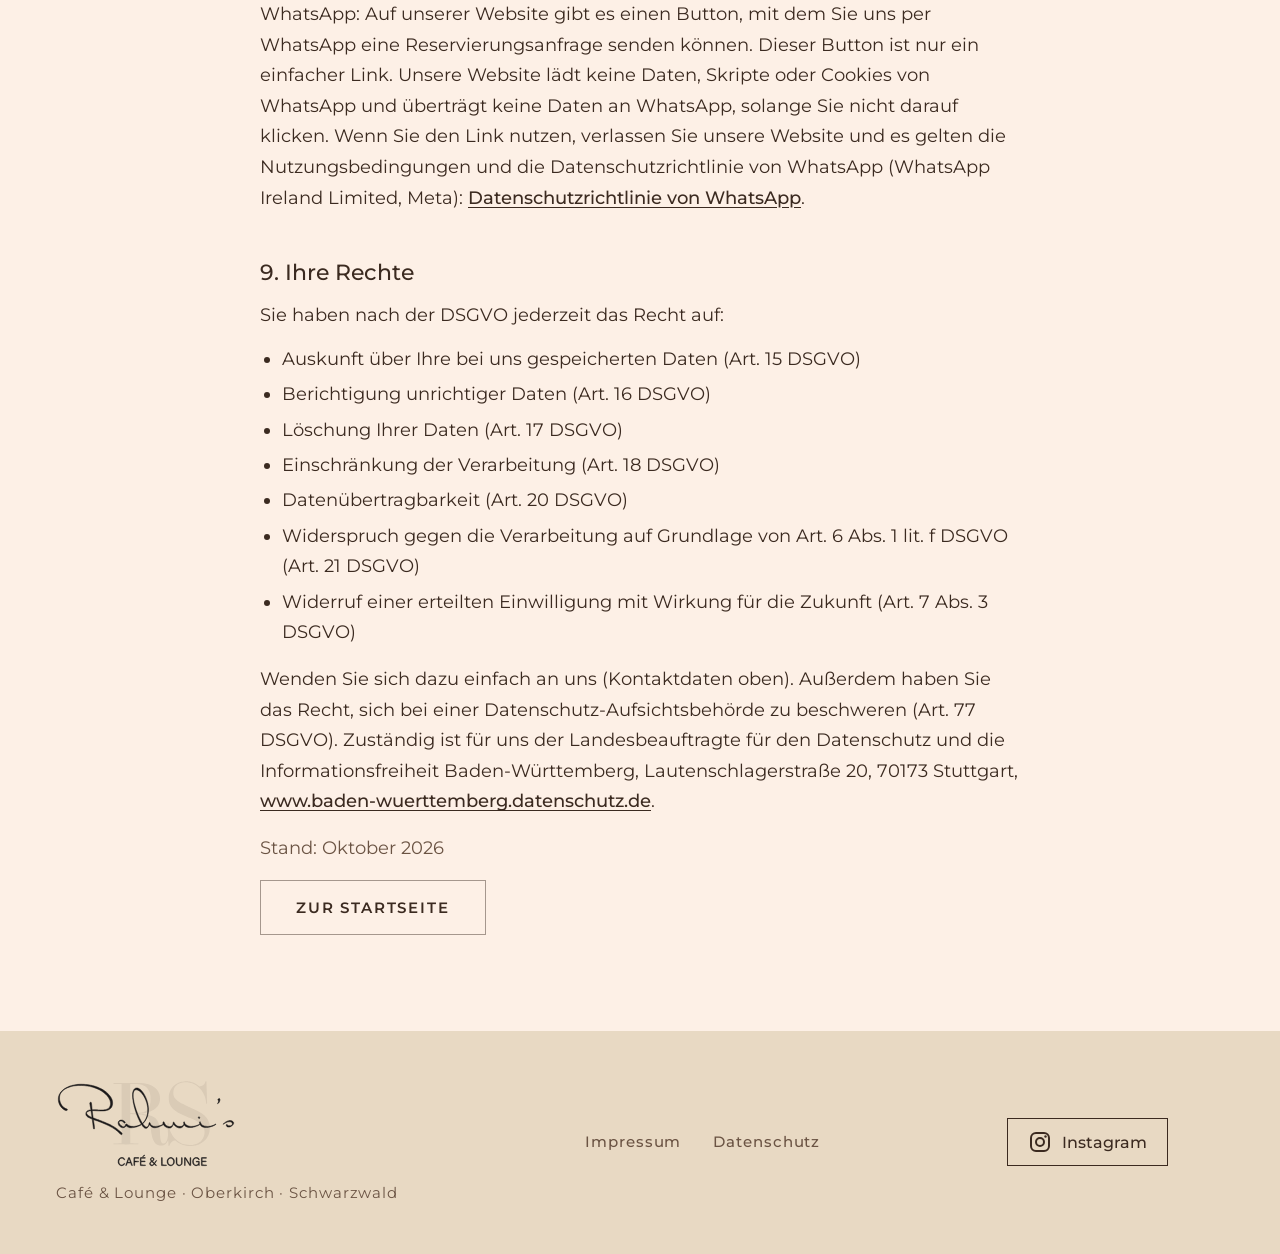
==== commit 27a7eccc: "Reservas por móvil y WhatsApp Co-Authored-By: Claude Sonnet 5.5 <noreply@anthropic.com>" ====
--- a/datenschutz.html
+++ b/datenschutz.html
@@ -101,6 +101,8 @@
       <li>Facebook: Meta Platforms Ireland Limited, Merrion Road, Dublin 4, D04 X2K5, Irland: <a href="https://www.facebook.com/privacy/policy/" target="_blank" rel="noopener noreferrer">Datenschutzrichtlinie von Facebook</a></li>
     </ul>
 
+    <p>WhatsApp: Auf unserer Website gibt es einen Button, mit dem Sie uns per WhatsApp eine Reservierungsanfrage senden können. Dieser Button ist nur ein einfacher Link. Unsere Website lädt keine Daten, Skripte oder Cookies von WhatsApp und überträgt keine Daten an WhatsApp, solange Sie nicht darauf klicken. Wenn Sie den Link nutzen, verlassen Sie unsere Website und es gelten die Nutzungsbedingungen und die Datenschutzrichtlinie von WhatsApp (WhatsApp Ireland Limited, Meta): <a href="https://www.whatsapp.com/legal/privacy-policy-eea" target="_blank" rel="noopener noreferrer">Datenschutzrichtlinie von WhatsApp</a>.</p>
+
     <h2>9. Ihre Rechte</h2>
     <p>Sie haben nach der DSGVO jederzeit das Recht auf:</p>
     <ul>
--- a/css/style.css
+++ b/css/style.css
@@ -98,11 +98,12 @@
 .strip { background: #E8D9C3; padding: 2.2rem 3rem; }
 .strip-inner { max-width: 1080px; margin: 0 auto; display: flex; flex-direction: column; align-items: center; text-align: center; gap: 1.5rem; }
 .strip-text { font-family: 'Montserrat', sans-serif; font-size: 1.25rem; color: var(--black); font-weight: 600; font-variant-numeric: lining-nums tabular-nums; }
+.strip-note { font-family: 'Montserrat', sans-serif; font-size: 1.0625rem; font-weight: 500; color: var(--black); text-align: center; }
+.atmo-intro { font-family: 'Montserrat', sans-serif; font-size: 1.125rem; font-weight: 400; line-height: 1.7; color: var(--black); max-width: 640px; margin-top: 1.5rem; }
 .strip-hours { display: flex; gap: 1.5rem 3rem; flex-wrap: wrap; justify-content: center; }
 .strip-slot { text-align: center; }
 .strip-slot-label { font-size: .9375rem; font-weight: 500; letter-spacing: .1em; text-transform: uppercase; color: #6B5444; display: block; margin-bottom: .2rem; }
 .strip-slot-name { font-family: 'Montserrat', sans-serif; font-size: 1.0625rem; font-weight: 500; color: var(--black); line-height: 1.4; }
-.strip-slot-hours { font-size: 1rem; color: #6B5444; margin-top: .2rem; font-weight: 400; font-variant-numeric: lining-nums tabular-nums; }
 
 /* ── SECTIONS ── */
 section { padding: 8rem 2rem; }
@@ -143,7 +144,6 @@
 .atmo-card { padding: 3rem 2rem; border: 1px solid rgba(59,42,32,.18); transition: border-color .3s; }
 .atmo-card:hover { border-color: rgba(59,42,32,.4); }
 .atmo-photo { display: block; width: 100%; height: auto; aspect-ratio: 4/3; object-fit: cover; margin-bottom: 1.5rem; background: var(--offblack); }
-.atmo-when { font-family: 'Montserrat', sans-serif; font-size: .9375rem; font-weight: 600; letter-spacing: .1em; color: #6B5444; margin-bottom: .6rem; display: block; font-variant-numeric: lining-nums tabular-nums; }
 .atmo-name { font-family: 'Montserrat', sans-serif; font-size: 1.5rem; color: var(--black); margin-bottom: .8rem; font-weight: 500; line-height: 1.3; }
 .atmo-desc { font-size: 1.125rem; color: var(--black); line-height: 1.7; }
 
@@ -151,14 +151,13 @@
 .menu-bg { background: var(--cream); }
 .menu-grid { display: grid; grid-template-columns: 1fr 1fr; gap: 4rem; margin-top: 4rem; }
 .menu-cat { font-family: 'Montserrat', sans-serif; font-size: 1.375rem; font-weight: 500; padding-bottom: .8rem; border-bottom: 1px solid rgba(0,0,0,.12); margin-bottom: 1rem; line-height: 1.3; }
-.menu-item { display: flex; justify-content: space-between; align-items: baseline; padding: .8rem 0; border-bottom: 1px solid rgba(0,0,0,.08); }
+.menu-item { padding: .8rem 0; border-bottom: 1px solid rgba(0,0,0,.08); }
 .item-name { font-size: 1.125rem; font-weight: 500; }
 .item-desc { font-size: 1rem; color: var(--gray); margin-top: .15rem; line-height: 1.5; font-variant-numeric: lining-nums tabular-nums; }
-.item-price { font-family: 'Montserrat', sans-serif; font-size: 1.125rem; font-weight: 500; margin-left: 1.2rem; white-space: nowrap; font-variant-numeric: lining-nums tabular-nums; }
-.menu-pdf { margin-top: 3rem; display: flex; flex-direction: column; align-items: center; gap: .8rem; text-align: center; }
+.menu-pdf { margin-top: 1.2rem; display: flex; flex-direction: column; align-items: center; gap: .8rem; text-align: center; }
 .btn-lg { font-size: 1.0625rem; padding: 1.3rem 2.6rem; min-height: 64px; }
 .menu-pdf-size { font-size: 1rem; color: var(--gray); }
-.menu-note { margin-top: 2rem; font-size: 1rem; color: var(--gray); }
+.menu-note { margin-top: 2.5rem; font-size: 1rem; color: var(--gray); text-align: center; }
 
 /* ── RESERVIERUNG ── */
 .reserve-bg { background: #E8D9C3; }
@@ -369,3 +368,24 @@
   footer { flex-direction: column; align-items: flex-start; padding: 2.5rem 1.2rem 6.5rem; }
   .legal-main { padding: 7rem 1.2rem 4rem; }
 }
+
+/* ── RESERVAS RÁPIDAS (WhatsApp / teléfono) ── */
+.reserve-quick { margin-top: 3rem; padding: 2rem; background: var(--white); box-shadow: 0 10px 40px rgba(59,42,32,.10); text-align: center; }
+.reserve-quick-title { font-family: 'Cormorant Garamond', serif; font-size: clamp(1.6rem, 3vw, 2.1rem); font-weight: 500; line-height: 1.2; margin-bottom: 1.5rem; }
+.reserve-quick-btns { display: flex; gap: 1rem; justify-content: center; flex-wrap: wrap; }
+.btn-wa, .btn-call { display: inline-flex; align-items: center; justify-content: center; gap: .7rem; min-height: 56px; padding: 1rem 1.8rem; flex: 1 1 260px; max-width: 360px; font-family: 'Montserrat', sans-serif; font-size: 1rem; font-weight: 600; letter-spacing: .04em; text-decoration: none; }
+.btn-wa { background: #25D366; color: #fff; transition: filter .3s; }
+.btn-wa:hover { filter: brightness(.93); }
+.wa-icon { width: 24px; height: 24px; flex-shrink: 0; }
+.reserve-quick-or { display: flex; align-items: center; gap: 1rem; margin-top: 1.8rem; font-size: .9375rem; color: #6B5444; }
+.reserve-quick-or::before, .reserve-quick-or::after { content: ''; flex: 1; height: 1px; background: rgba(59,42,32,.18); }
+.reserve-grid { margin-top: 2.5rem; }
+.contact-note { margin-top: .4rem; font-size: 1.0625rem; line-height: 1.5; }
+.contact-note a { color: inherit; }
+.wa-float { display: none; }
+@media (max-width: 768px) {
+  .reserve-quick { padding: 1.5rem 1.2rem; }
+  .btn-wa, .btn-call { flex-basis: 100%; max-width: none; }
+  .wa-float { display: flex; position: fixed; right: 2rem; bottom: calc(2rem + 52px + .75rem); z-index: 90; width: 56px; height: 56px; align-items: center; justify-content: center; background: #25D366; color: #fff; border-radius: 50%; box-shadow: 0 4px 14px rgba(0,0,0,.25); }
+  .wa-float .wa-icon { width: 30px; height: 30px; }
+}
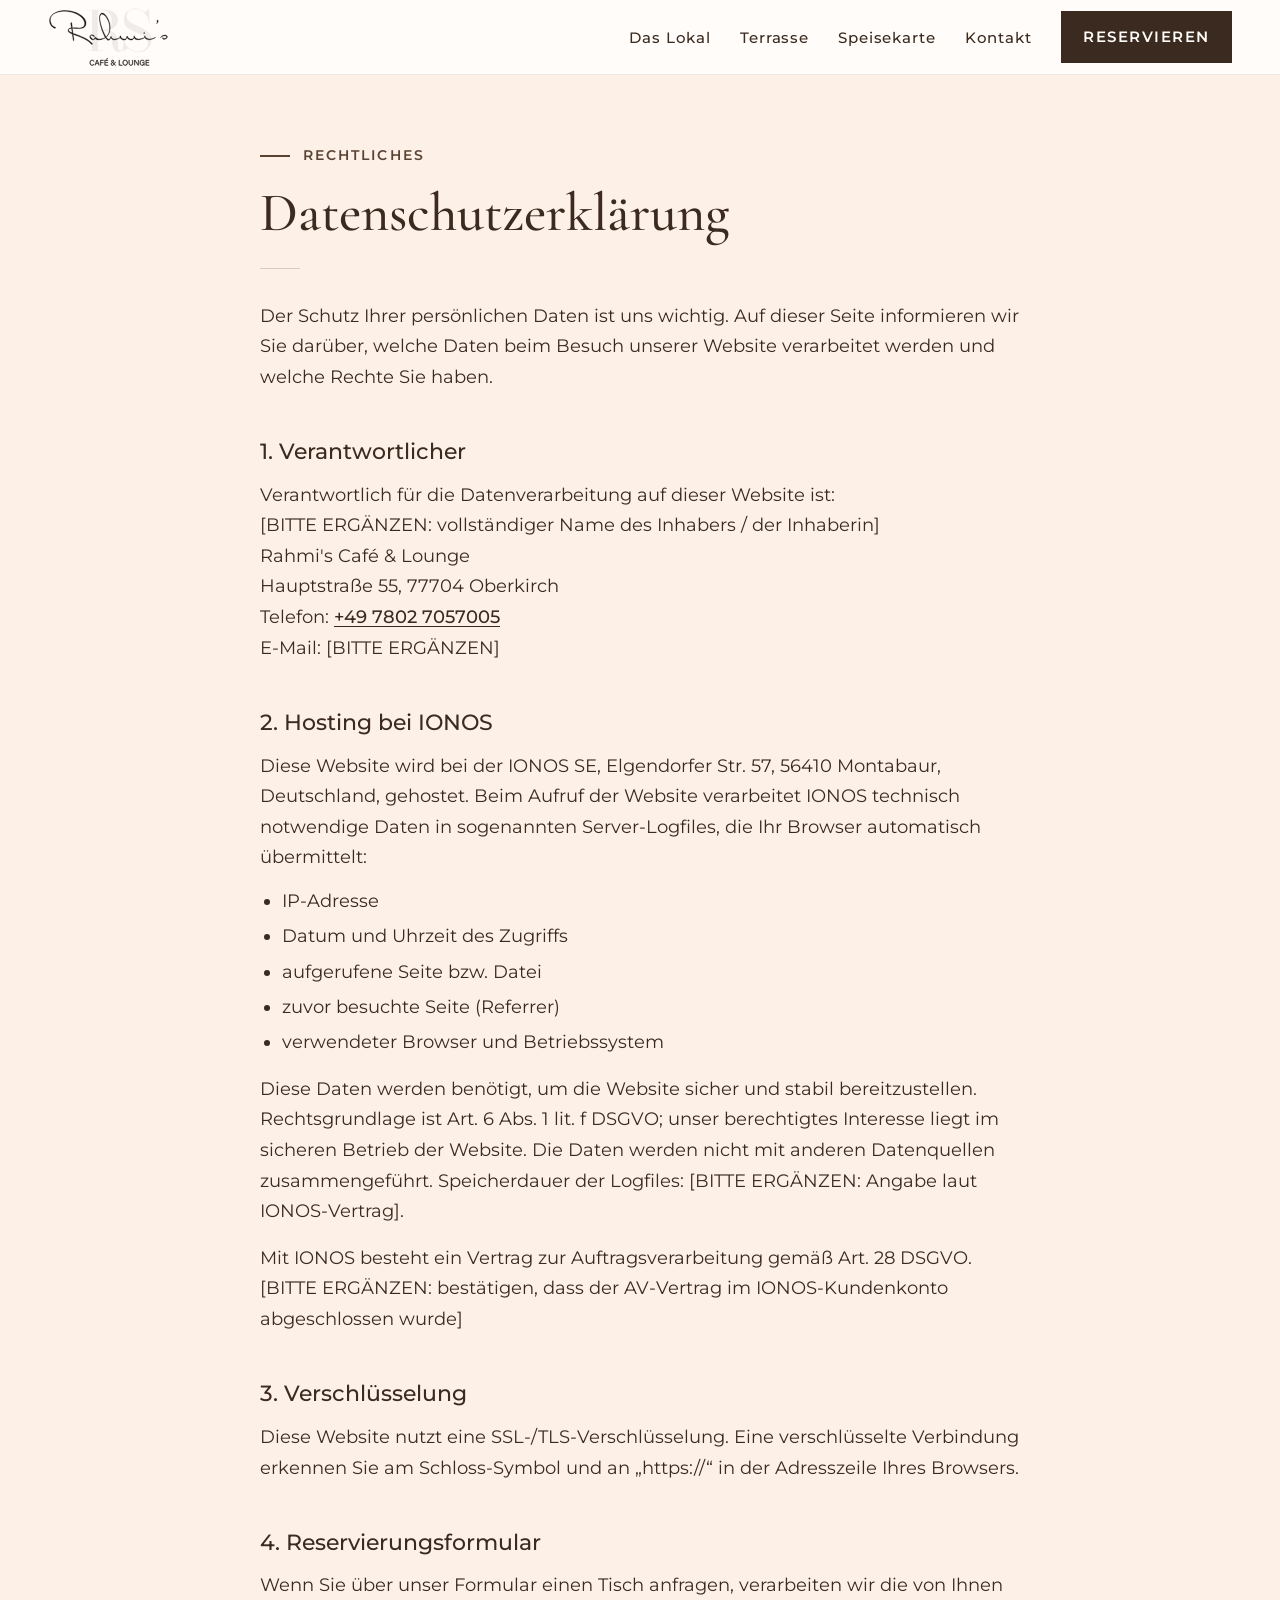
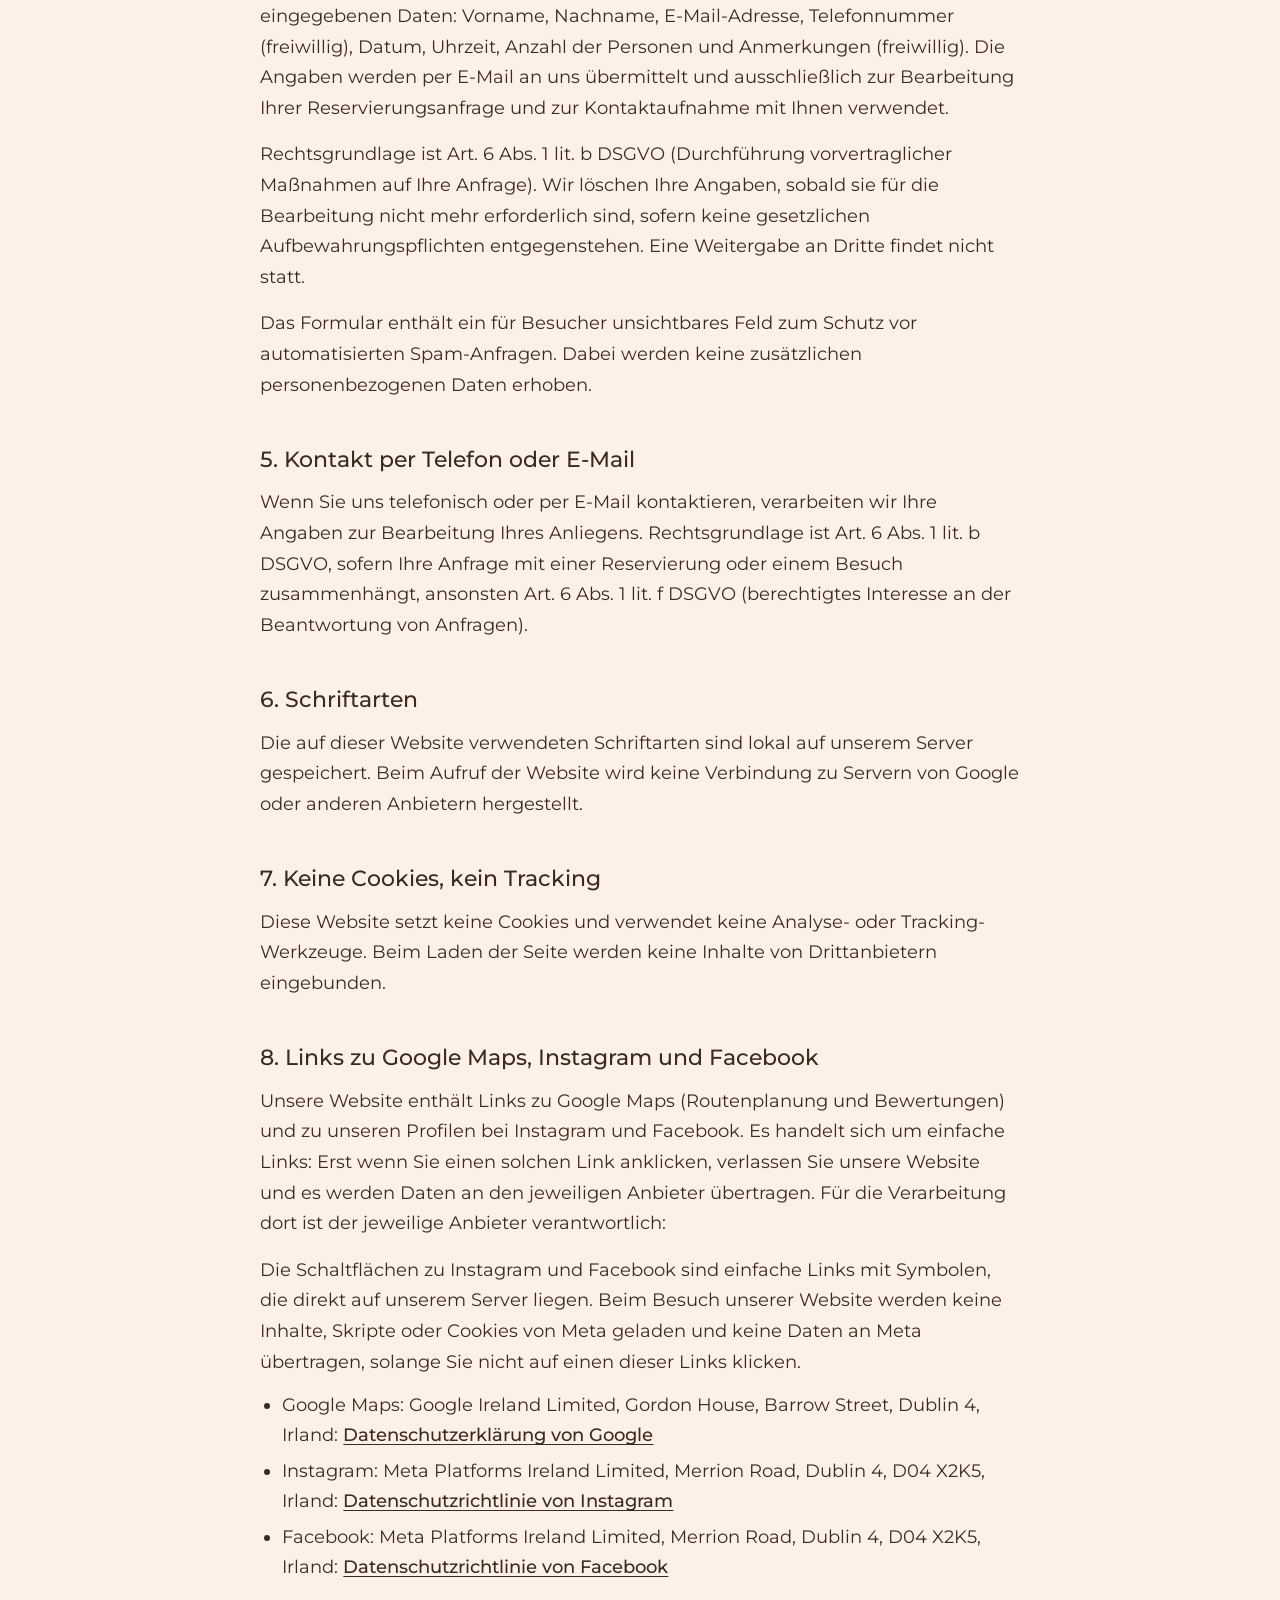
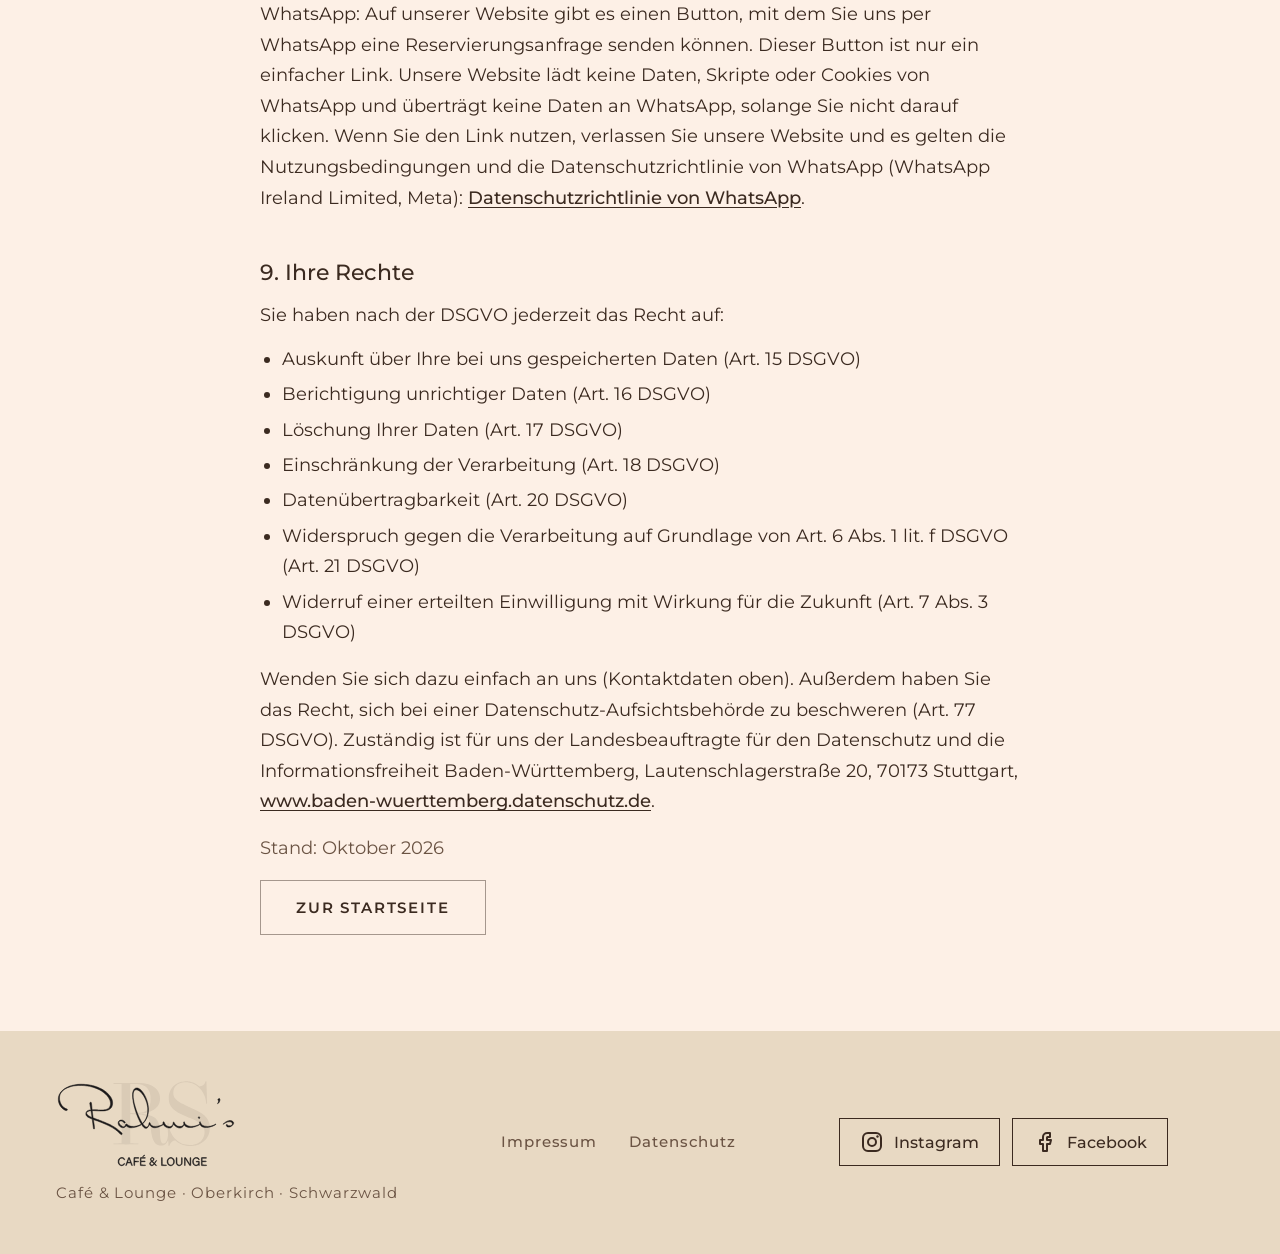
==== commit 812aa2c7: "Facebook activado Co-Authored-By: Claude Sonnet 5.5 <noreply@anthropic.com>" ====
--- a/datenschutz.html
+++ b/datenschutz.html
@@ -134,8 +134,7 @@
   </div>
   <div class="social social--dark">
     <a class="social-btn" href="https://www.instagram.com/rahmiscafe" target="_blank" rel="noopener" aria-label="Rahmi's Café auf Instagram"><svg class="social-icon" viewBox="0 0 24 24" width="24" height="24" fill="none" stroke="currentColor" stroke-width="2" stroke-linecap="round" stroke-linejoin="round" aria-hidden="true" focusable="false"><rect x="3" y="3" width="18" height="18" rx="5"/><circle cx="12" cy="12" r="4"/><circle cx="17.5" cy="6.5" r="1.2" fill="currentColor" stroke="none"/></svg><span>Instagram</span></a>
-    <!-- Facebook: hidden entfernen, sobald die Seite aktiv ist -->
-    <a class="social-btn" href="https://www.facebook.com/profile.php?id=61572491687756" target="_blank" rel="noopener" aria-label="Rahmi's Café auf Facebook" hidden><svg class="social-icon" viewBox="0 0 24 24" width="24" height="24" fill="none" stroke="currentColor" stroke-width="2" stroke-linecap="round" stroke-linejoin="round" aria-hidden="true" focusable="false"><path d="M17 3h-3a4 4 0 0 0-4 4v3H7v4h3v7h4v-7h3l1-4h-4V7.5a.5.5 0 0 1 .5-.5H17z"/></svg><span>Facebook</span></a>
+    <a class="social-btn" href="https://www.facebook.com/profile.php?id=61572491687756" target="_blank" rel="noopener" aria-label="Rahmi's Café auf Facebook"><svg class="social-icon" viewBox="0 0 24 24" width="24" height="24" fill="none" stroke="currentColor" stroke-width="2" stroke-linecap="round" stroke-linejoin="round" aria-hidden="true" focusable="false"><path d="M17 3h-3a4 4 0 0 0-4 4v3H7v4h3v7h4v-7h3l1-4h-4V7.5a.5.5 0 0 1 .5-.5H17z"/></svg><span>Facebook</span></a>
   </div>
 </footer>
 
--- a/css/style.css
+++ b/css/style.css
@@ -231,6 +231,8 @@
 
 /* ── REDES SOCIALES (iconos SVG en línea, color = currentColor) ── */
 .social { display: flex; flex-wrap: wrap; gap: .8rem; }
+.insta-follow .social { flex-wrap: nowrap; justify-content: center; }
+@media (max-width: 400px) { .insta-follow .social-btn { padding: 0 12px; gap: .4rem; } }
 .social-btn { display: inline-flex; align-items: center; gap: .6rem; min-height: 48px; padding: 0 20px; border: 1px solid currentColor; color: var(--black); background: transparent; font-family: 'Montserrat', sans-serif; font-size: 1rem; font-weight: 500; line-height: 1.2; text-decoration: none; transition: background .25s, color .25s; }
 .social-btn[hidden] { display: none; }
 .social-btn:hover, .social-btn:focus-visible { background: var(--black); color: var(--white); border-color: var(--black); }
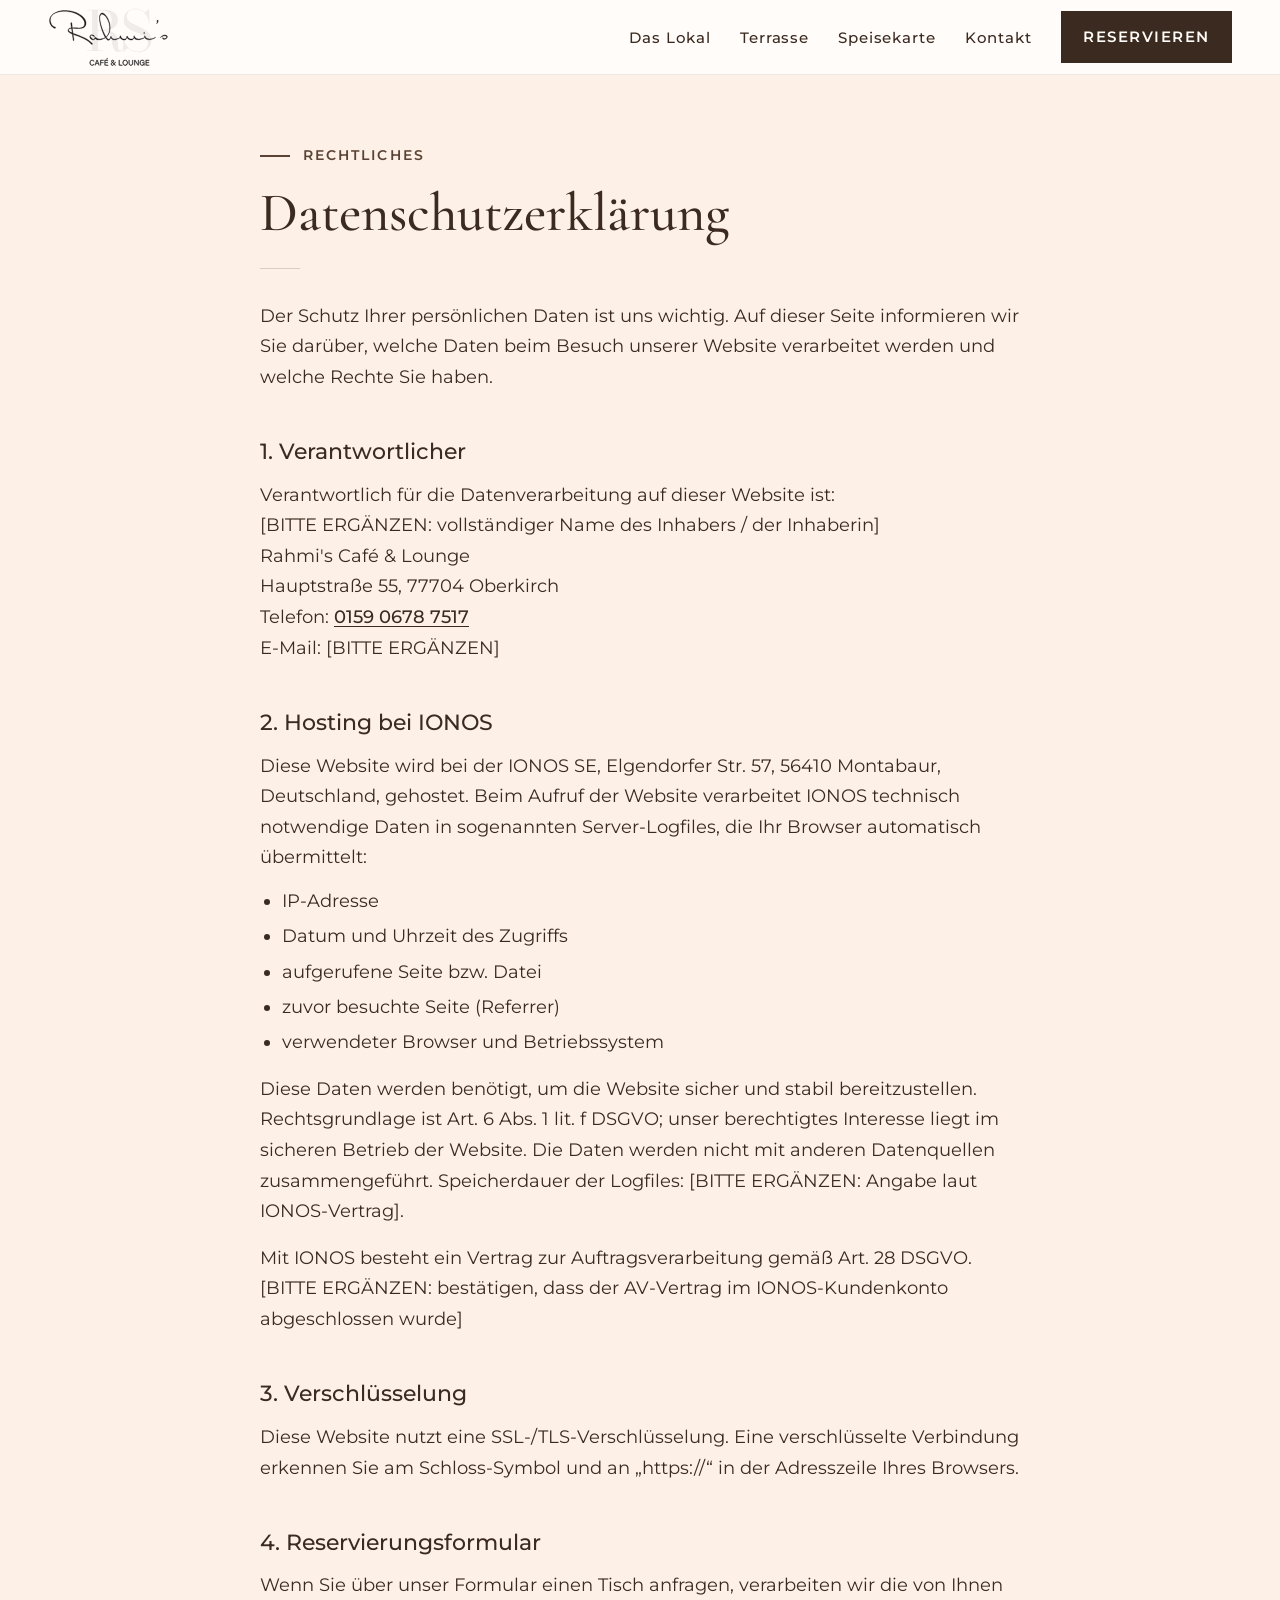
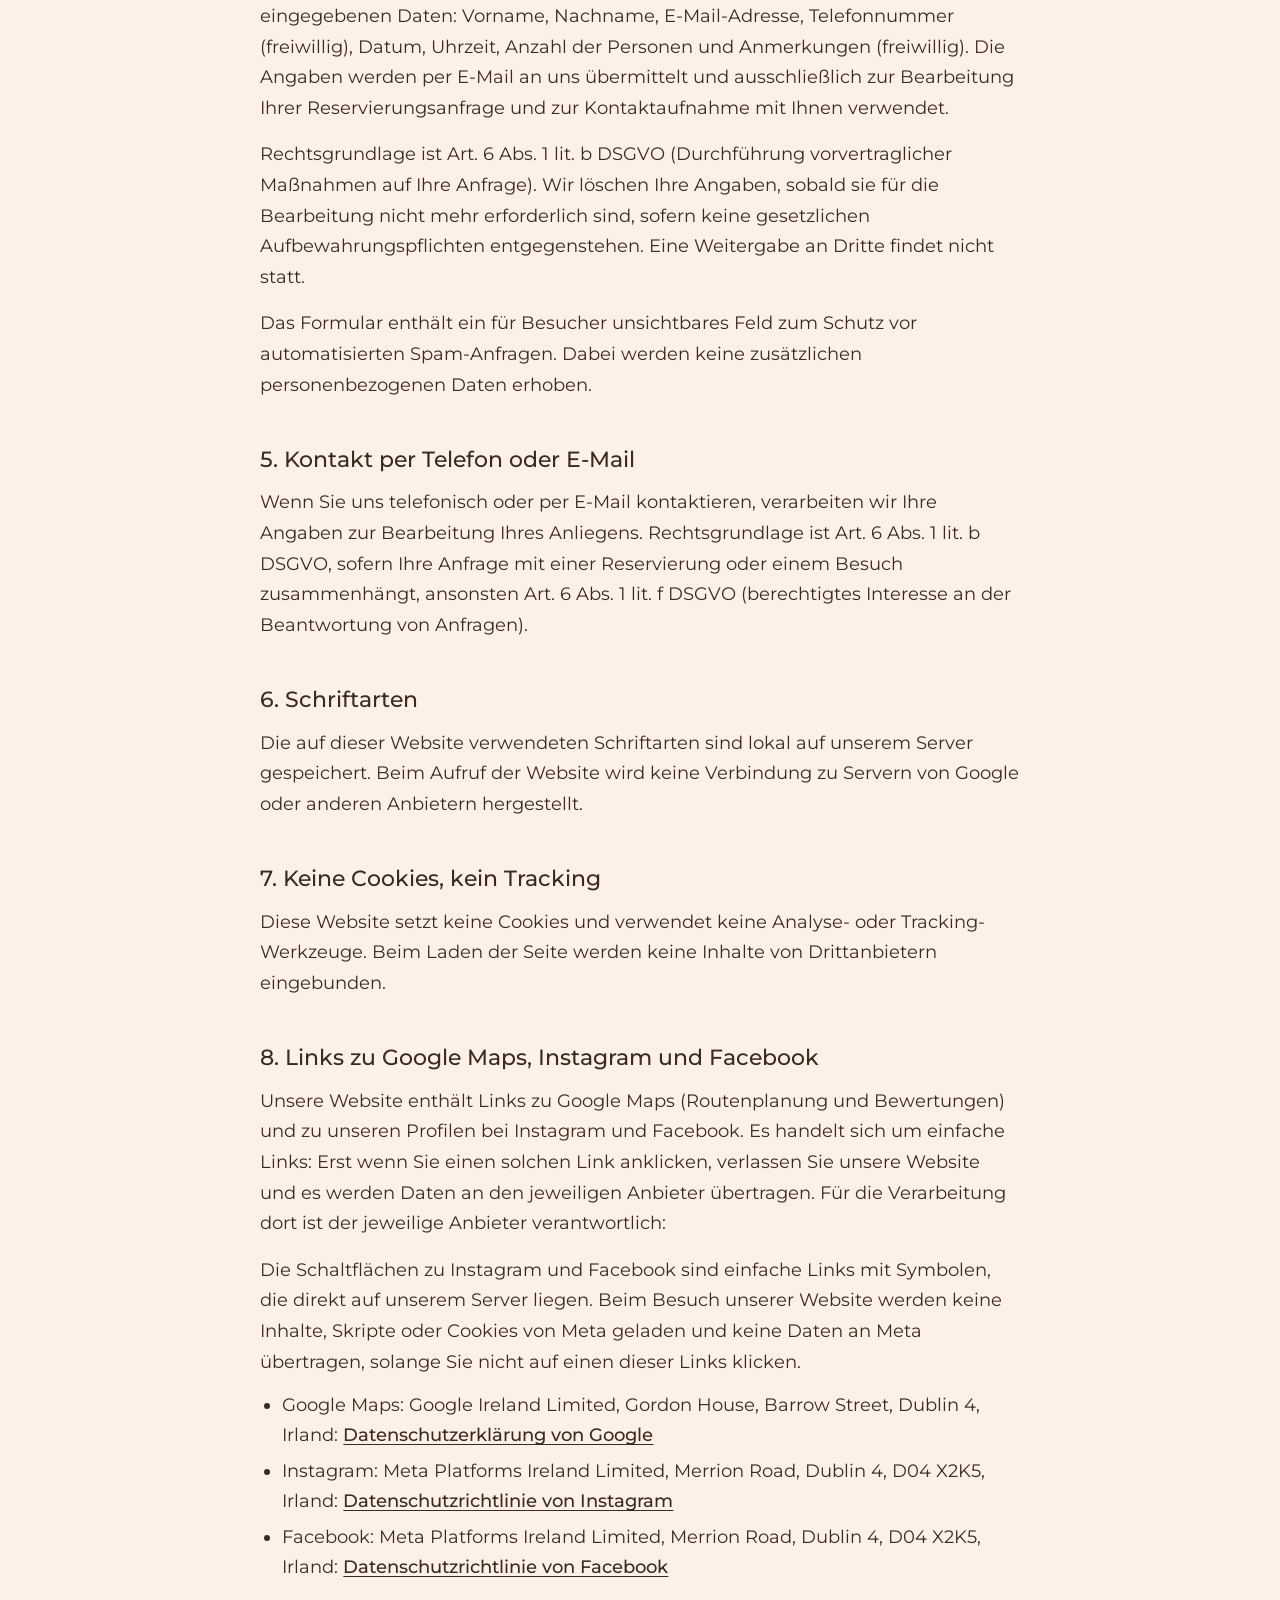
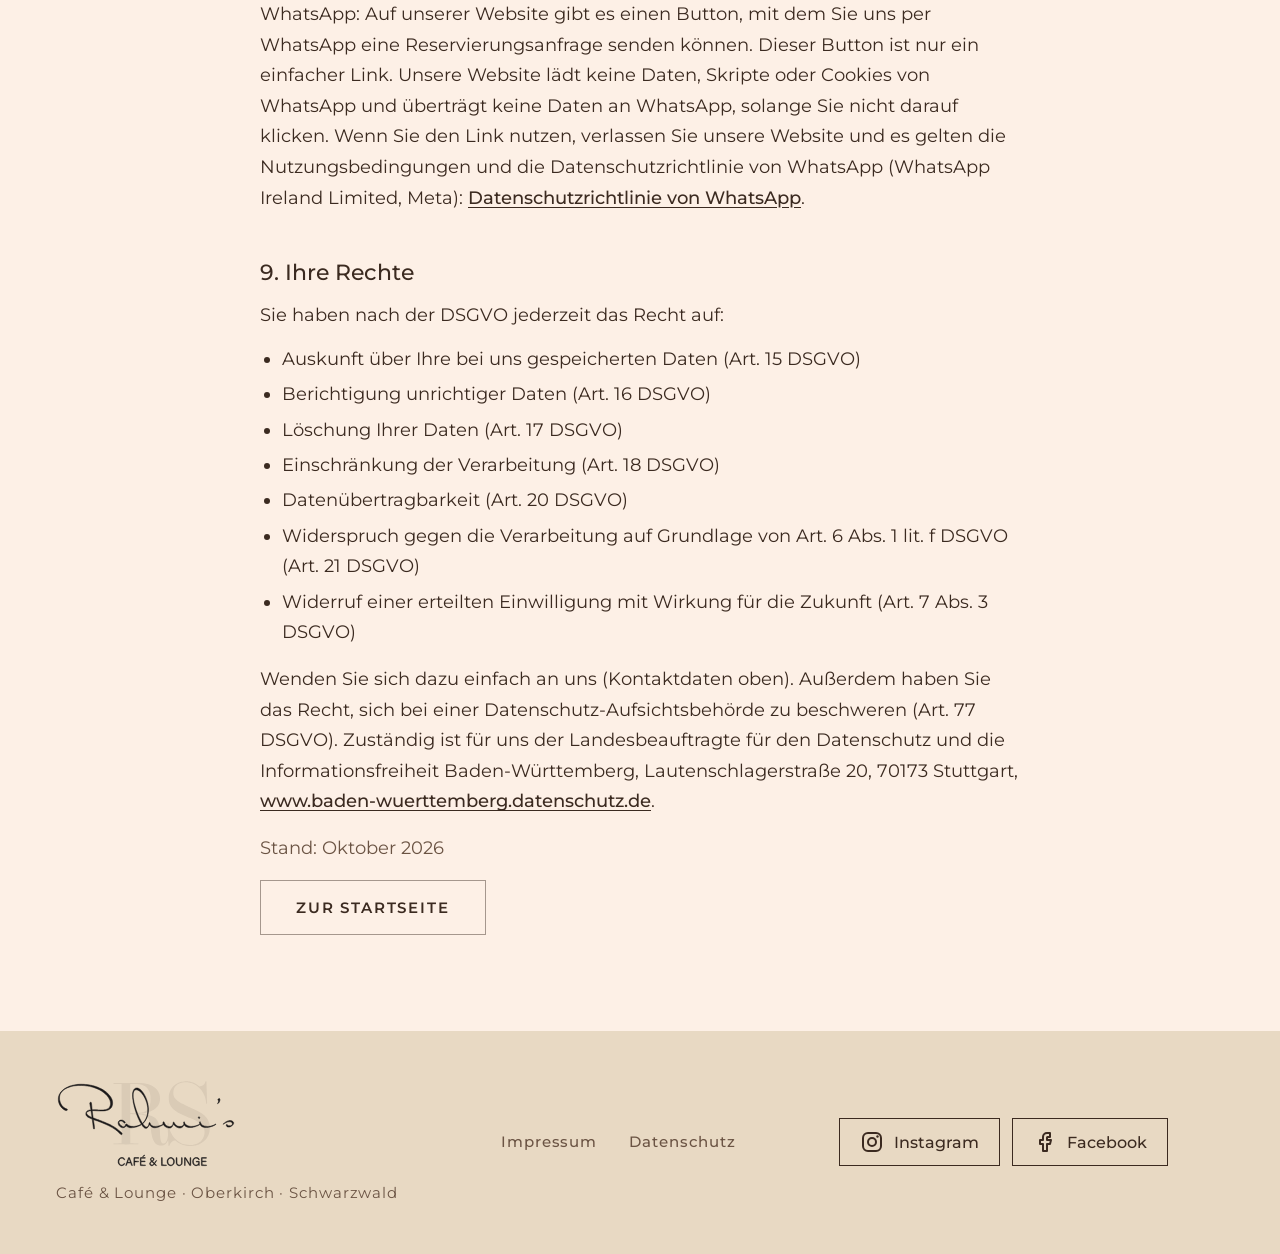
==== commit 0e056c9d: "Un solo teléfono: móvil Co-Authored-By: Claude Sonnet 5.5 <noreply@anthropic.com>" ====
--- a/datenschutz.html
+++ b/datenschutz.html
@@ -59,7 +59,7 @@
       [BITTE ERGÄNZEN: vollständiger Name des Inhabers / der Inhaberin]<br>
       Rahmi's Café &amp; Lounge<br>
       Hauptstraße 55, 77704 Oberkirch<br>
-      Telefon: <a href="tel:+4978027057005">+49 7802 7057005</a><br>
+      Telefon: <a href="tel:+4915906787517">0159 0678 7517</a><br>
       E-Mail: [BITTE ERGÄNZEN]
     </p>
 
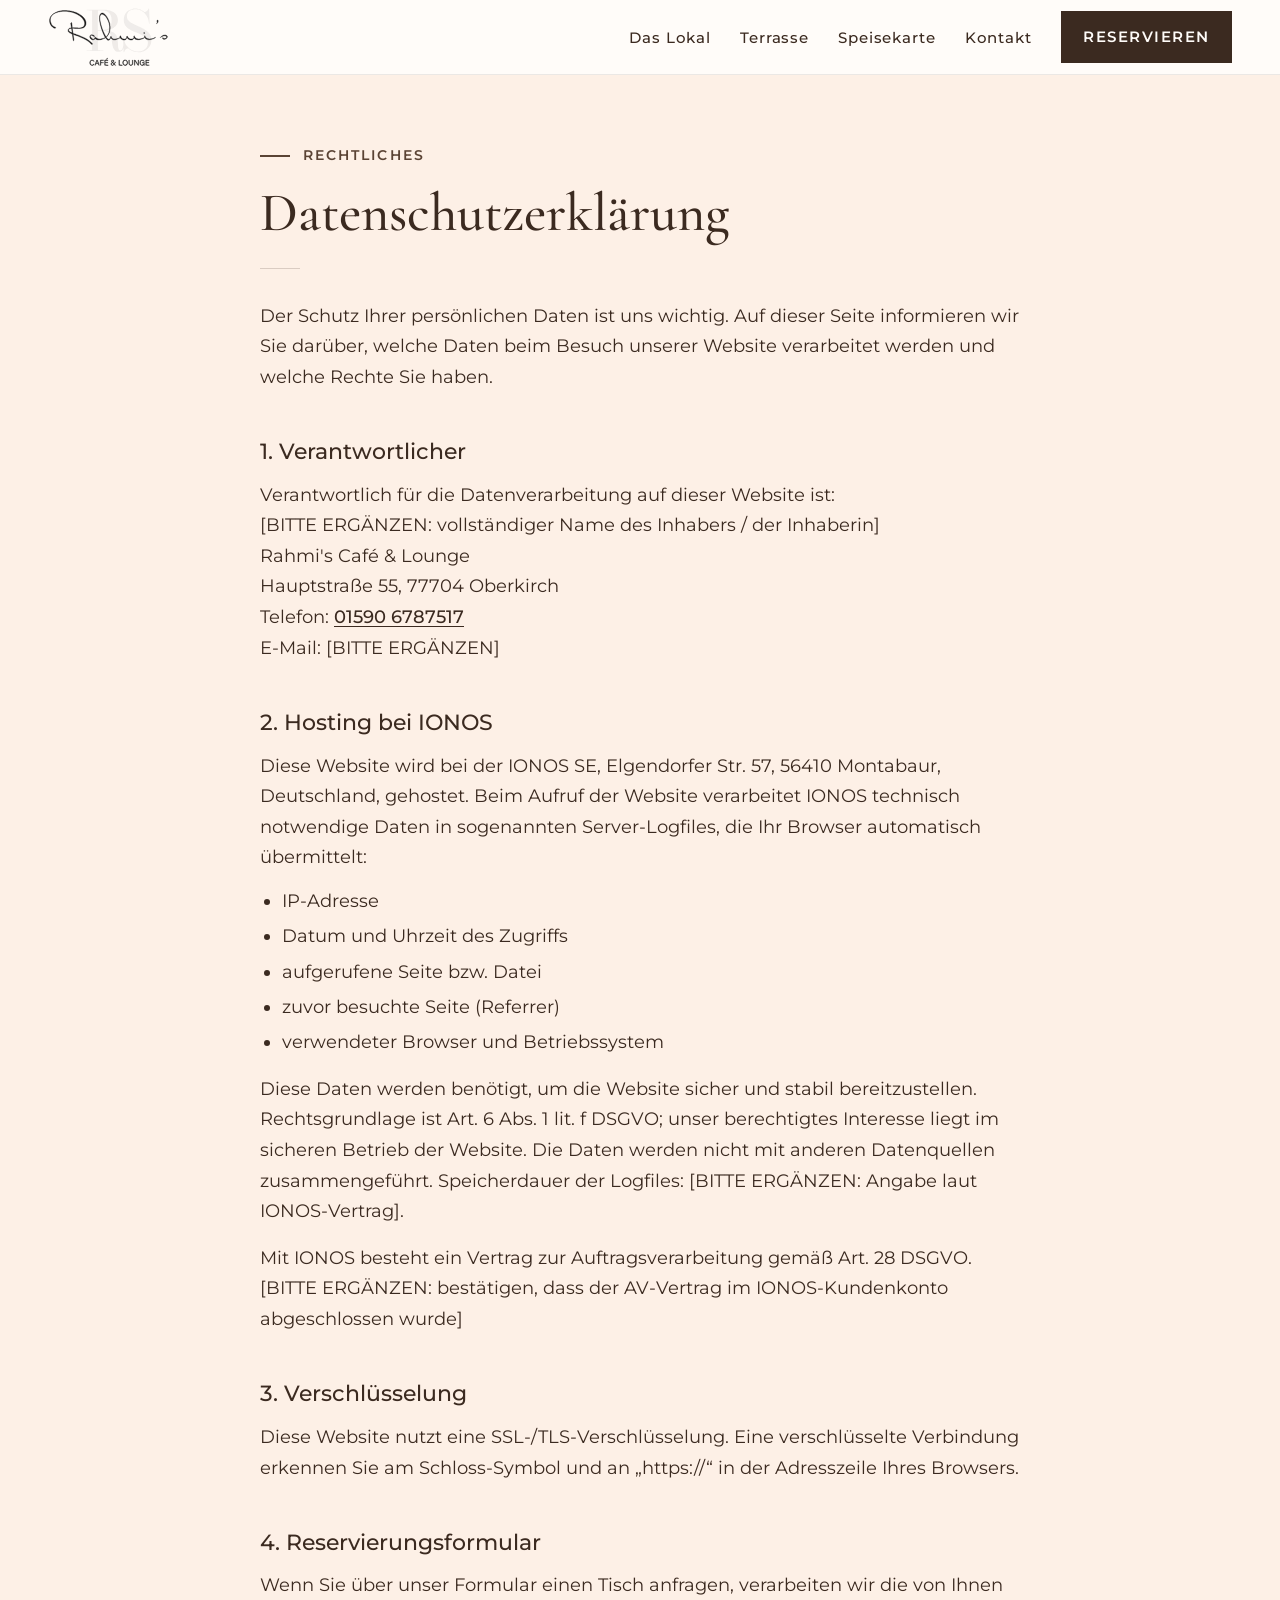
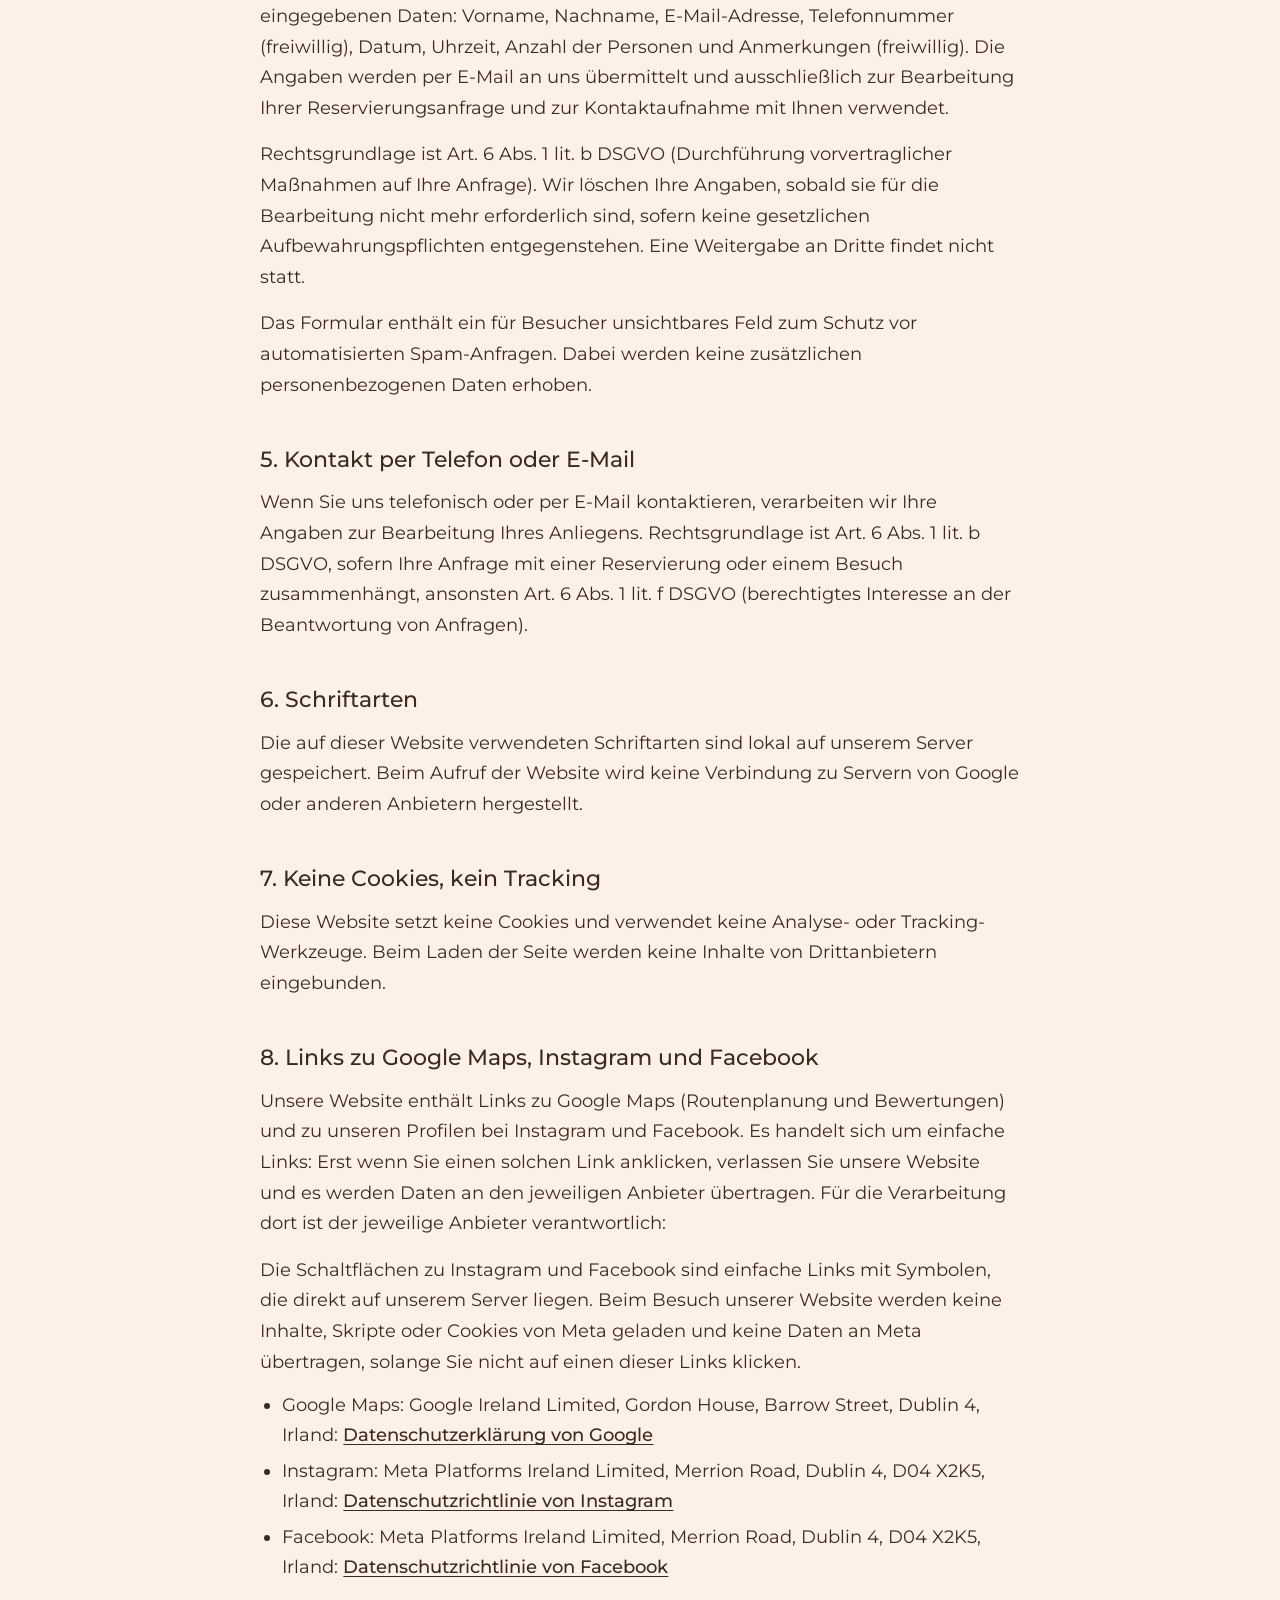
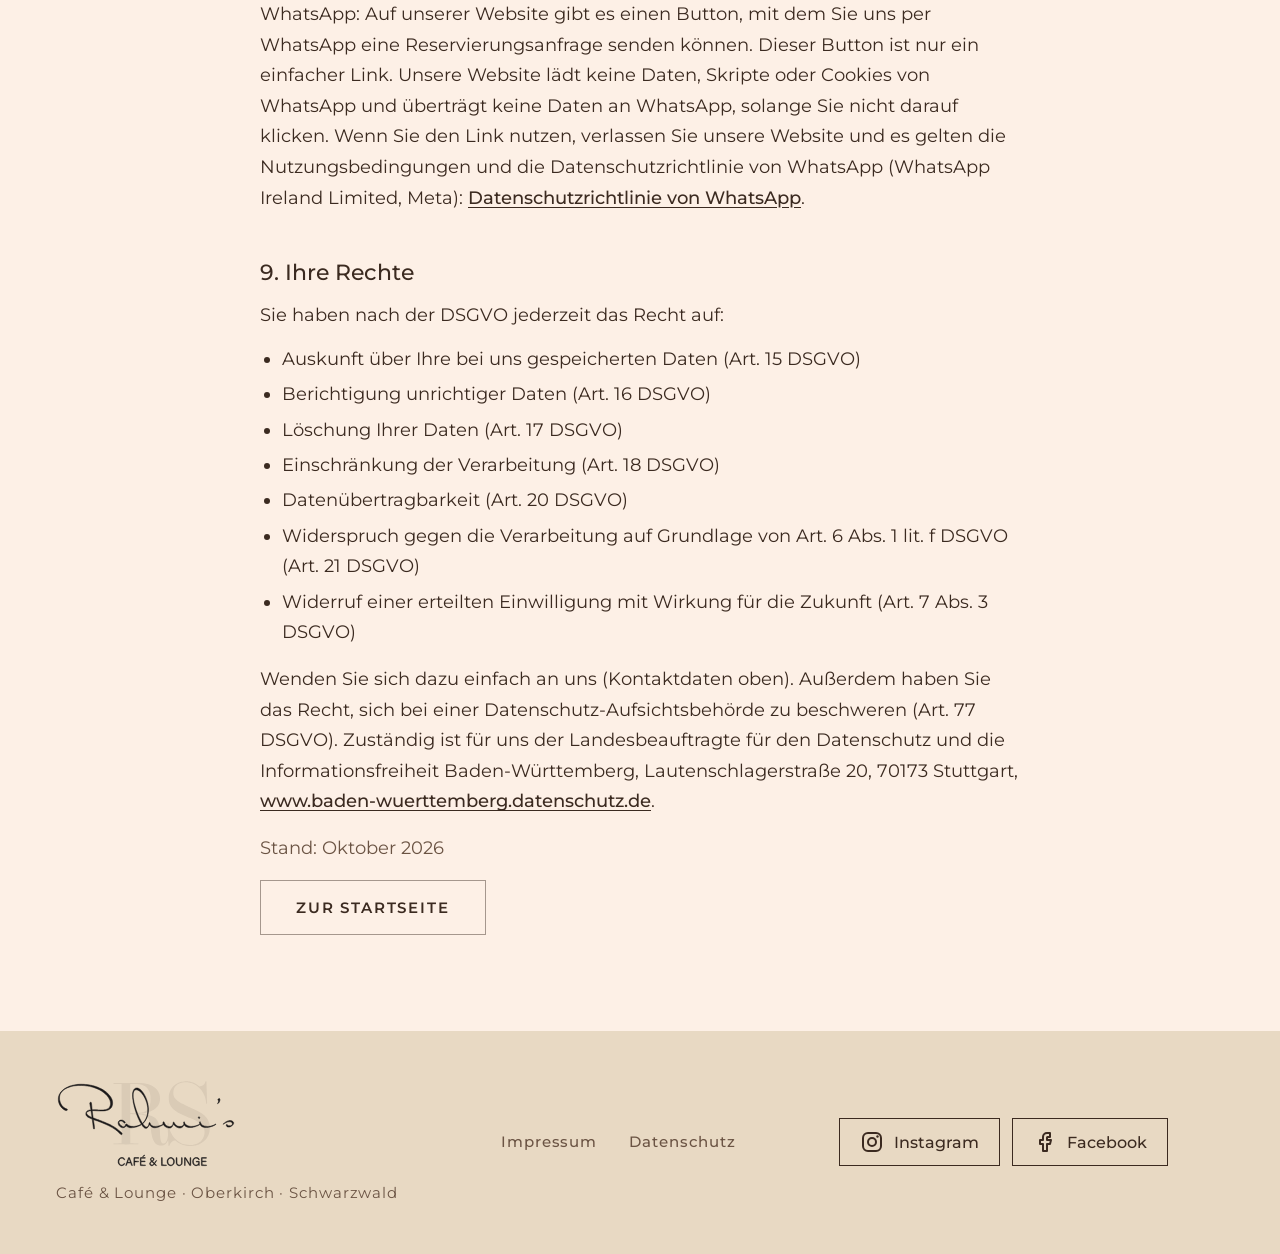
==== commit 37316a25: "Un solo teléfono: 01590 6787517 Co-Authored-By: Claude Sonnet 5.5 <noreply@anthropic.com>" ====
--- a/datenschutz.html
+++ b/datenschutz.html
@@ -59,7 +59,7 @@
       [BITTE ERGÄNZEN: vollständiger Name des Inhabers / der Inhaberin]<br>
       Rahmi's Café &amp; Lounge<br>
       Hauptstraße 55, 77704 Oberkirch<br>
-      Telefon: <a href="tel:+4915906787517">0159 0678 7517</a><br>
+      Telefon: <a href="tel:+4915906787517">01590 6787517</a><br>
       E-Mail: [BITTE ERGÄNZEN]
     </p>
 
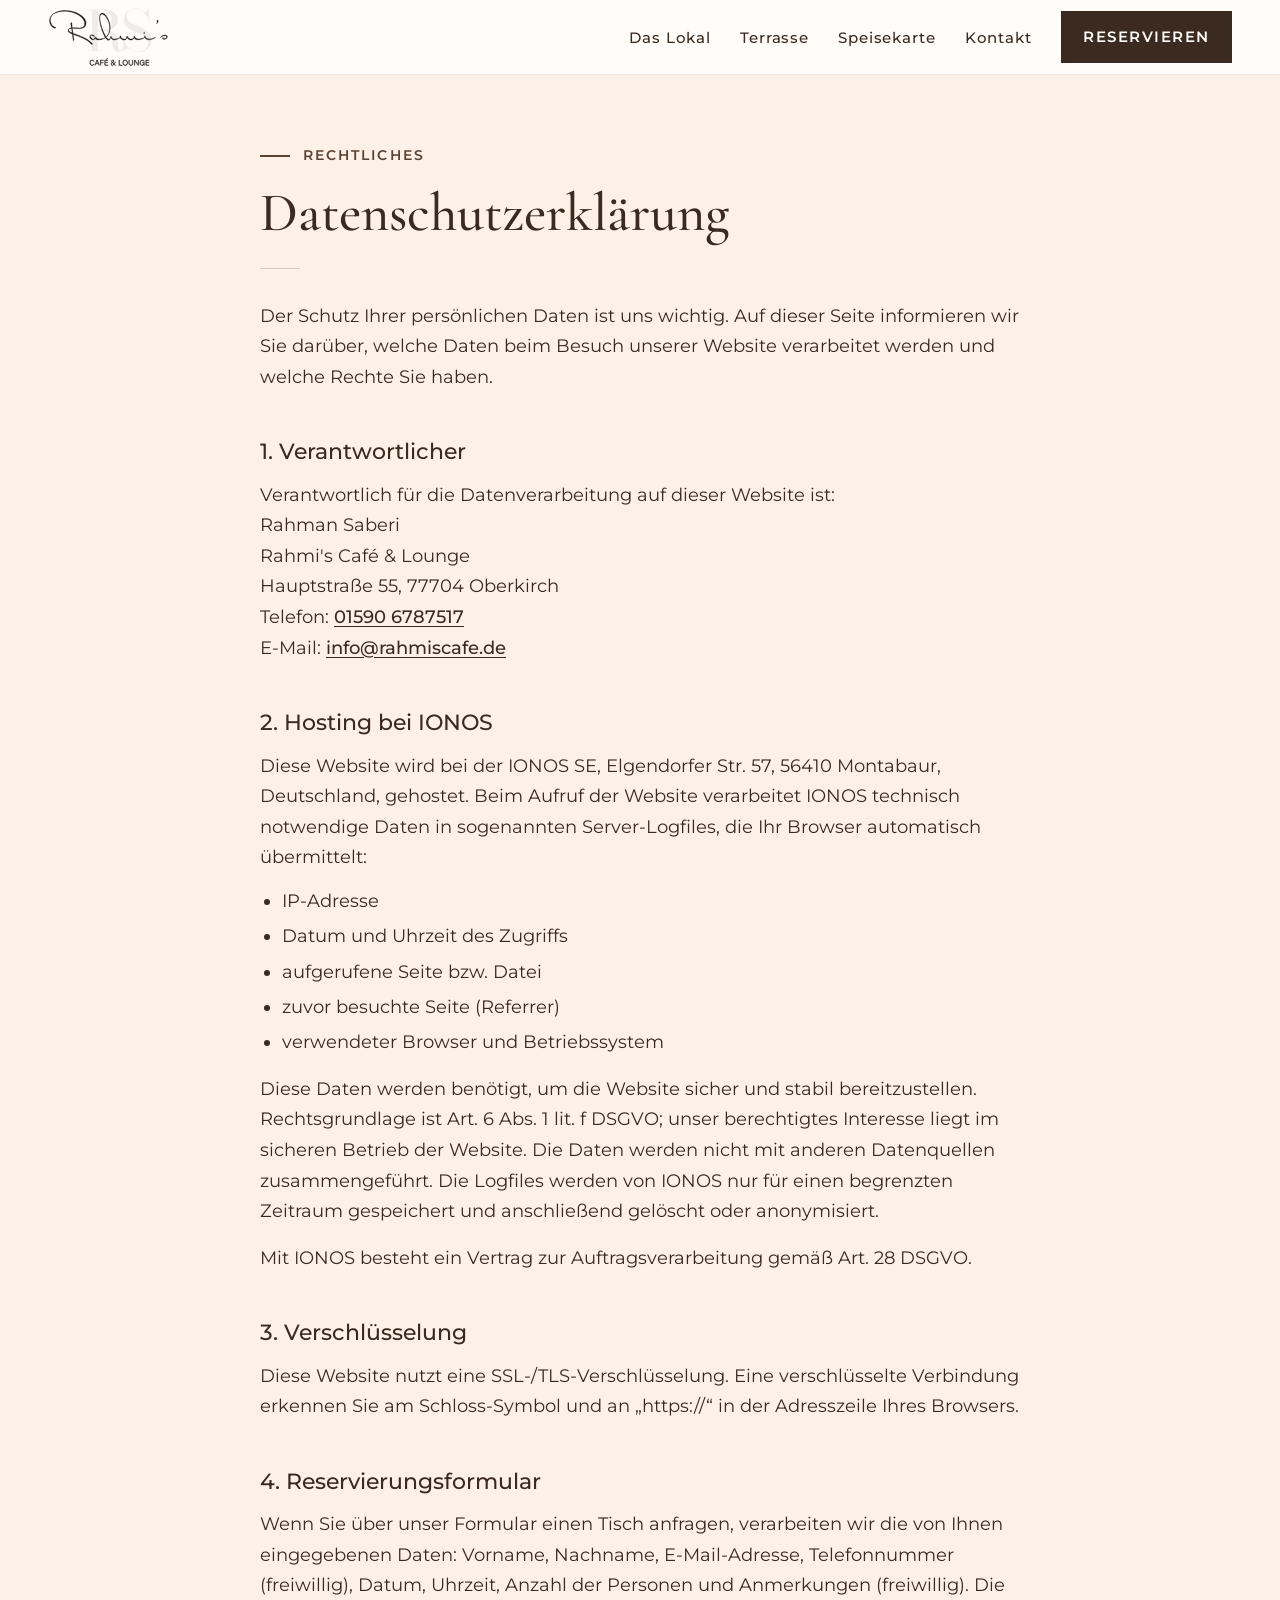
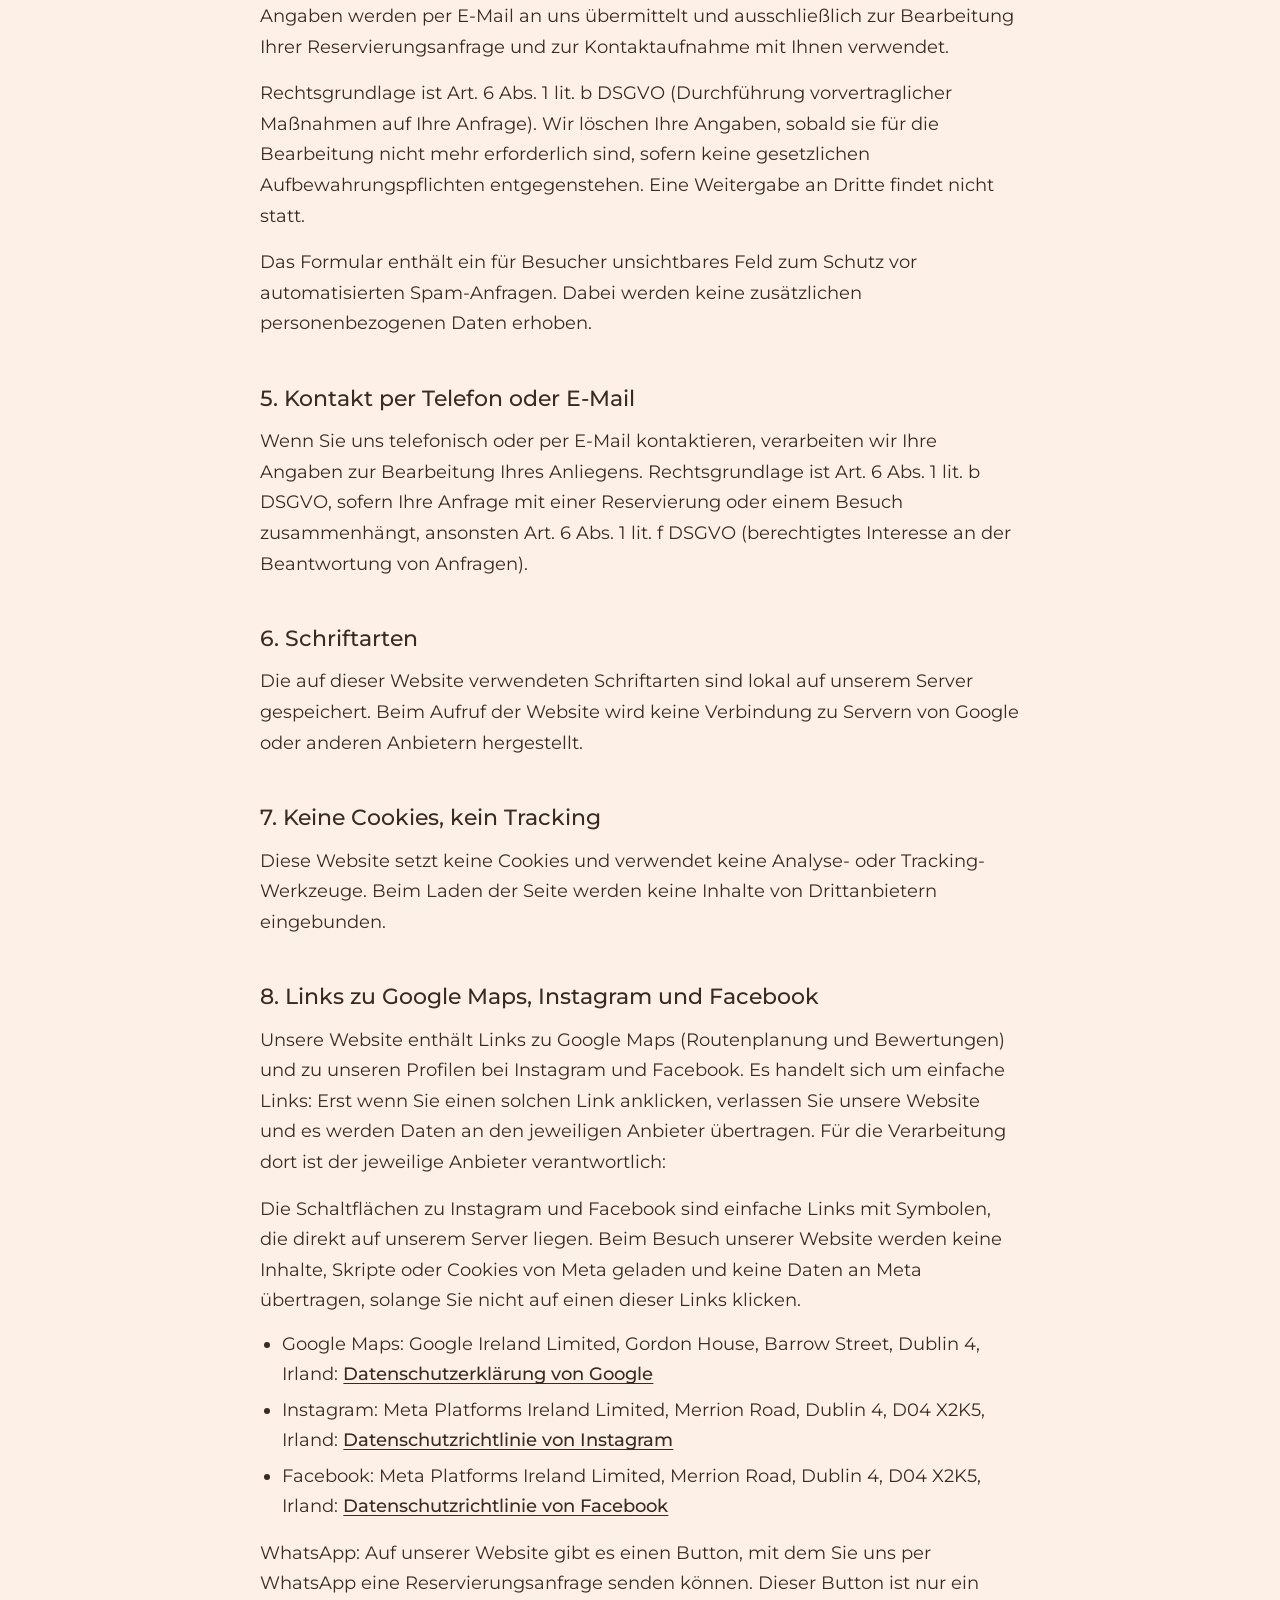
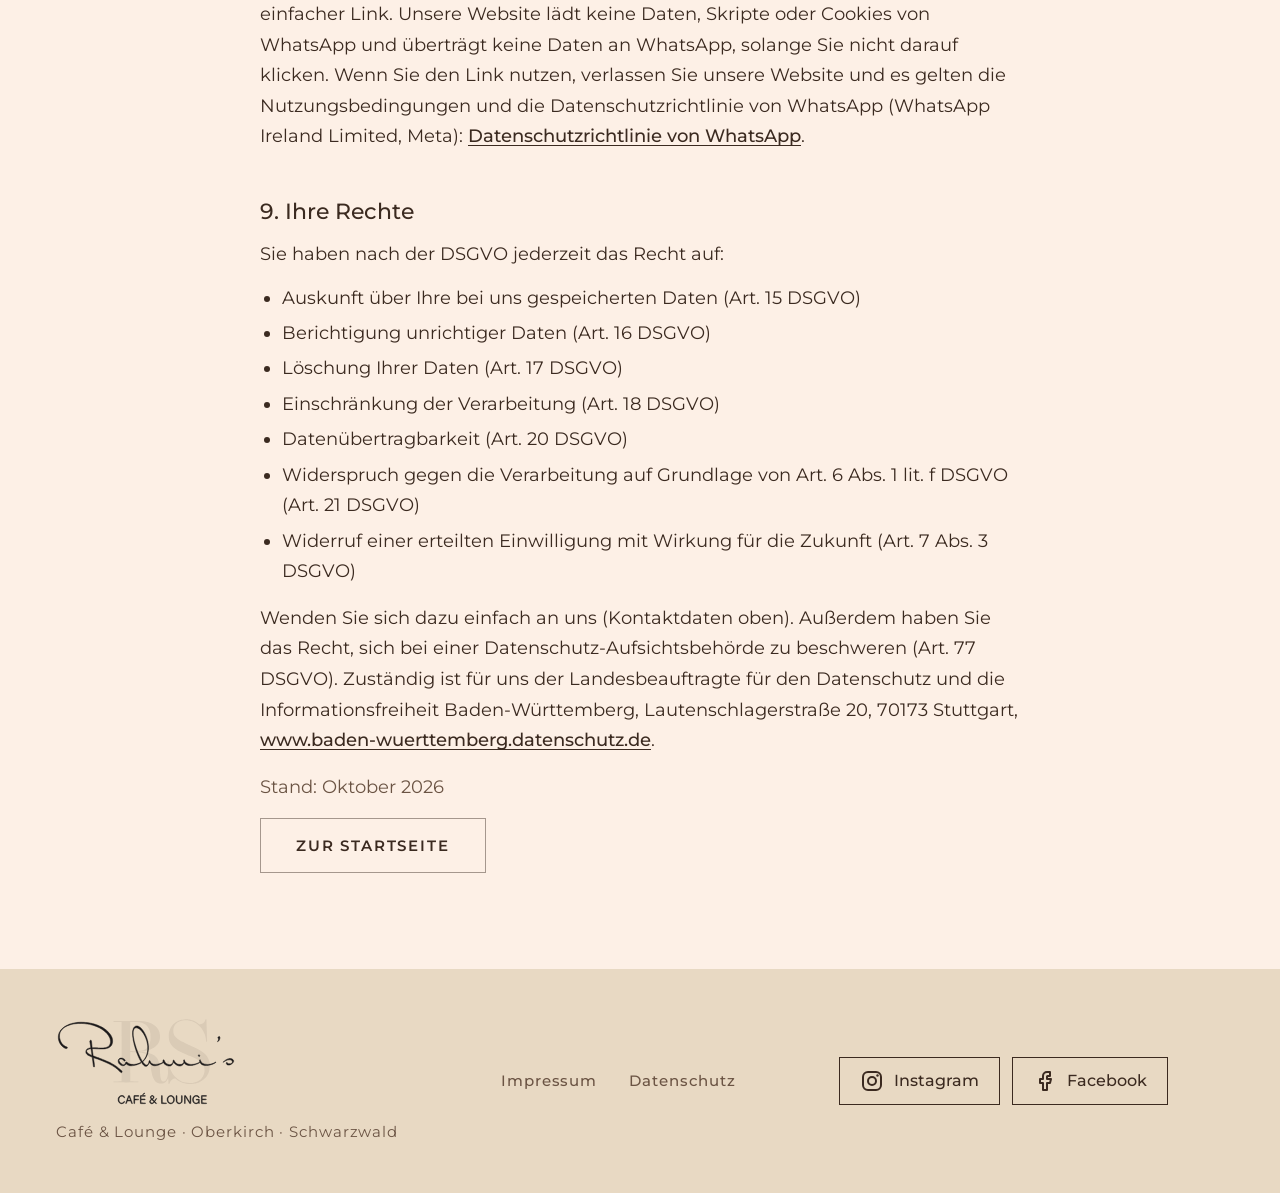
==== commit a7fba6be: "Datos reales: dominio, e-mail, Datenschutz Co-Authored-By: Claude Sonnet 5.5 <noreply@anthropic.com>" ====
--- a/datenschutz.html
+++ b/datenschutz.html
@@ -3,7 +3,7 @@
 <head>
   <meta charset="UTF-8"/>
   <meta name="viewport" content="width=device-width, initial-scale=1.0"/>
-  <!-- noindex, solange Platzhalter [BITTE ERGÄNZEN] enthalten sind -->
+  <!-- noindex, bis alle Angaben geprüft sind -->
   <meta name="robots" content="noindex"/>
   <title>Datenschutzerklärung: Rahmi's Café & Lounge, Oberkirch</title>
   <meta name="description" content="Datenschutzerklärung von Rahmi's Café & Lounge in Oberkirch: Hosting, Reservierungsformular, Ihre Rechte nach DSGVO."/>
@@ -56,11 +56,12 @@
     <h2>1. Verantwortlicher</h2>
     <p>
       Verantwortlich für die Datenverarbeitung auf dieser Website ist:<br>
-      [BITTE ERGÄNZEN: vollständiger Name des Inhabers / der Inhaberin]<br>
+      Rahman Saberi<br>
       Rahmi's Café &amp; Lounge<br>
+      <!-- ÄNDERN: Anschrift prüfen -->
       Hauptstraße 55, 77704 Oberkirch<br>
       Telefon: <a href="tel:+4915906787517">01590 6787517</a><br>
-      E-Mail: [BITTE ERGÄNZEN]
+      E-Mail: <a href="mailto:info@rahmiscafe.de">info@rahmiscafe.de</a>
     </p>
 
     <h2>2. Hosting bei IONOS</h2>
@@ -72,8 +73,8 @@
       <li>zuvor besuchte Seite (Referrer)</li>
       <li>verwendeter Browser und Betriebssystem</li>
     </ul>
-    <p>Diese Daten werden benötigt, um die Website sicher und stabil bereitzustellen. Rechtsgrundlage ist Art. 6 Abs. 1 lit. f DSGVO; unser berechtigtes Interesse liegt im sicheren Betrieb der Website. Die Daten werden nicht mit anderen Datenquellen zusammengeführt. Speicherdauer der Logfiles: [BITTE ERGÄNZEN: Angabe laut IONOS-Vertrag].</p>
-    <p>Mit IONOS besteht ein Vertrag zur Auftragsverarbeitung gemäß Art. 28 DSGVO. [BITTE ERGÄNZEN: bestätigen, dass der AV-Vertrag im IONOS-Kundenkonto abgeschlossen wurde]</p>
+    <p>Diese Daten werden benötigt, um die Website sicher und stabil bereitzustellen. Rechtsgrundlage ist Art. 6 Abs. 1 lit. f DSGVO; unser berechtigtes Interesse liegt im sicheren Betrieb der Website. Die Daten werden nicht mit anderen Datenquellen zusammengeführt. Die Logfiles werden von IONOS nur für einen begrenzten Zeitraum gespeichert und anschließend gelöscht oder anonymisiert.</p>
+    <p>Mit IONOS besteht ein Vertrag zur Auftragsverarbeitung gemäß Art. 28 DSGVO.</p>
 
     <h2>3. Verschlüsselung</h2>
     <p>Diese Website nutzt eine SSL-/TLS-Verschlüsselung. Eine verschlüsselte Verbindung erkennen Sie am Schloss-Symbol und an „https://“ in der Adresszeile Ihres Browsers.</p>
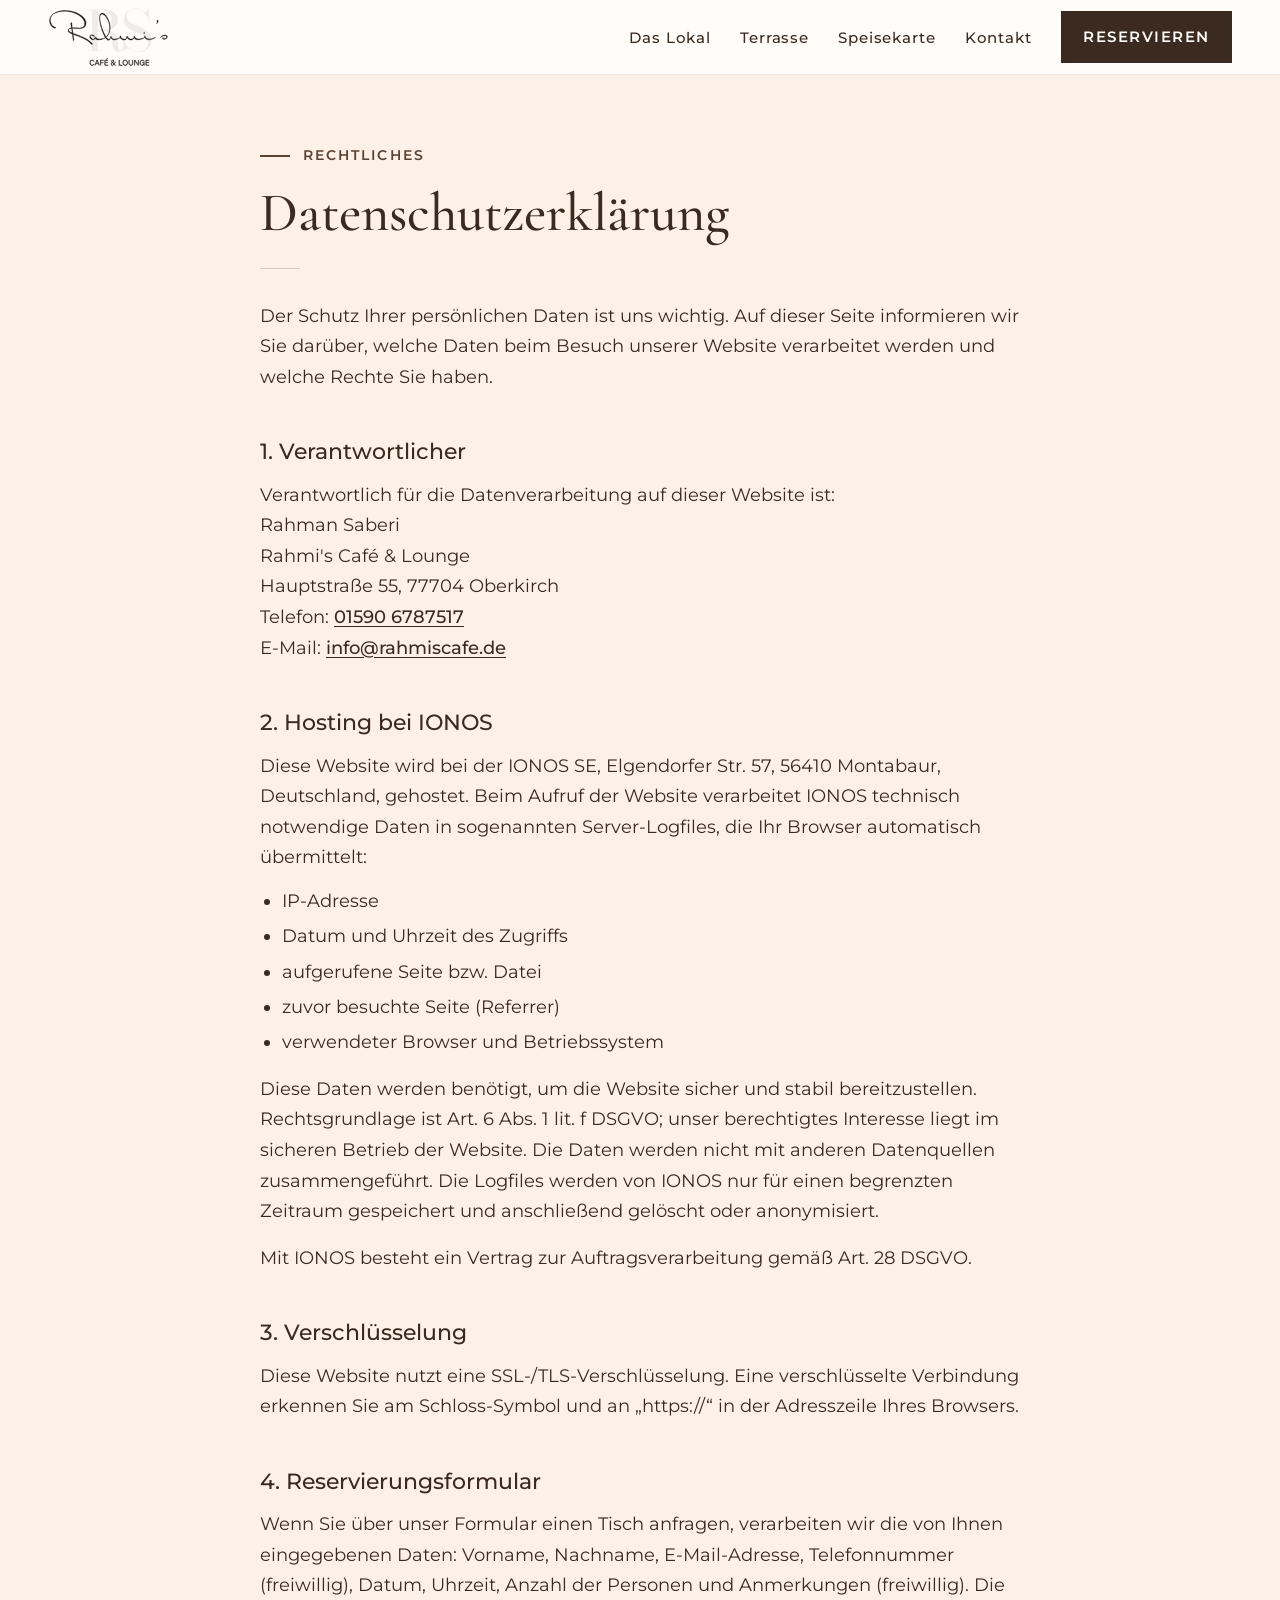
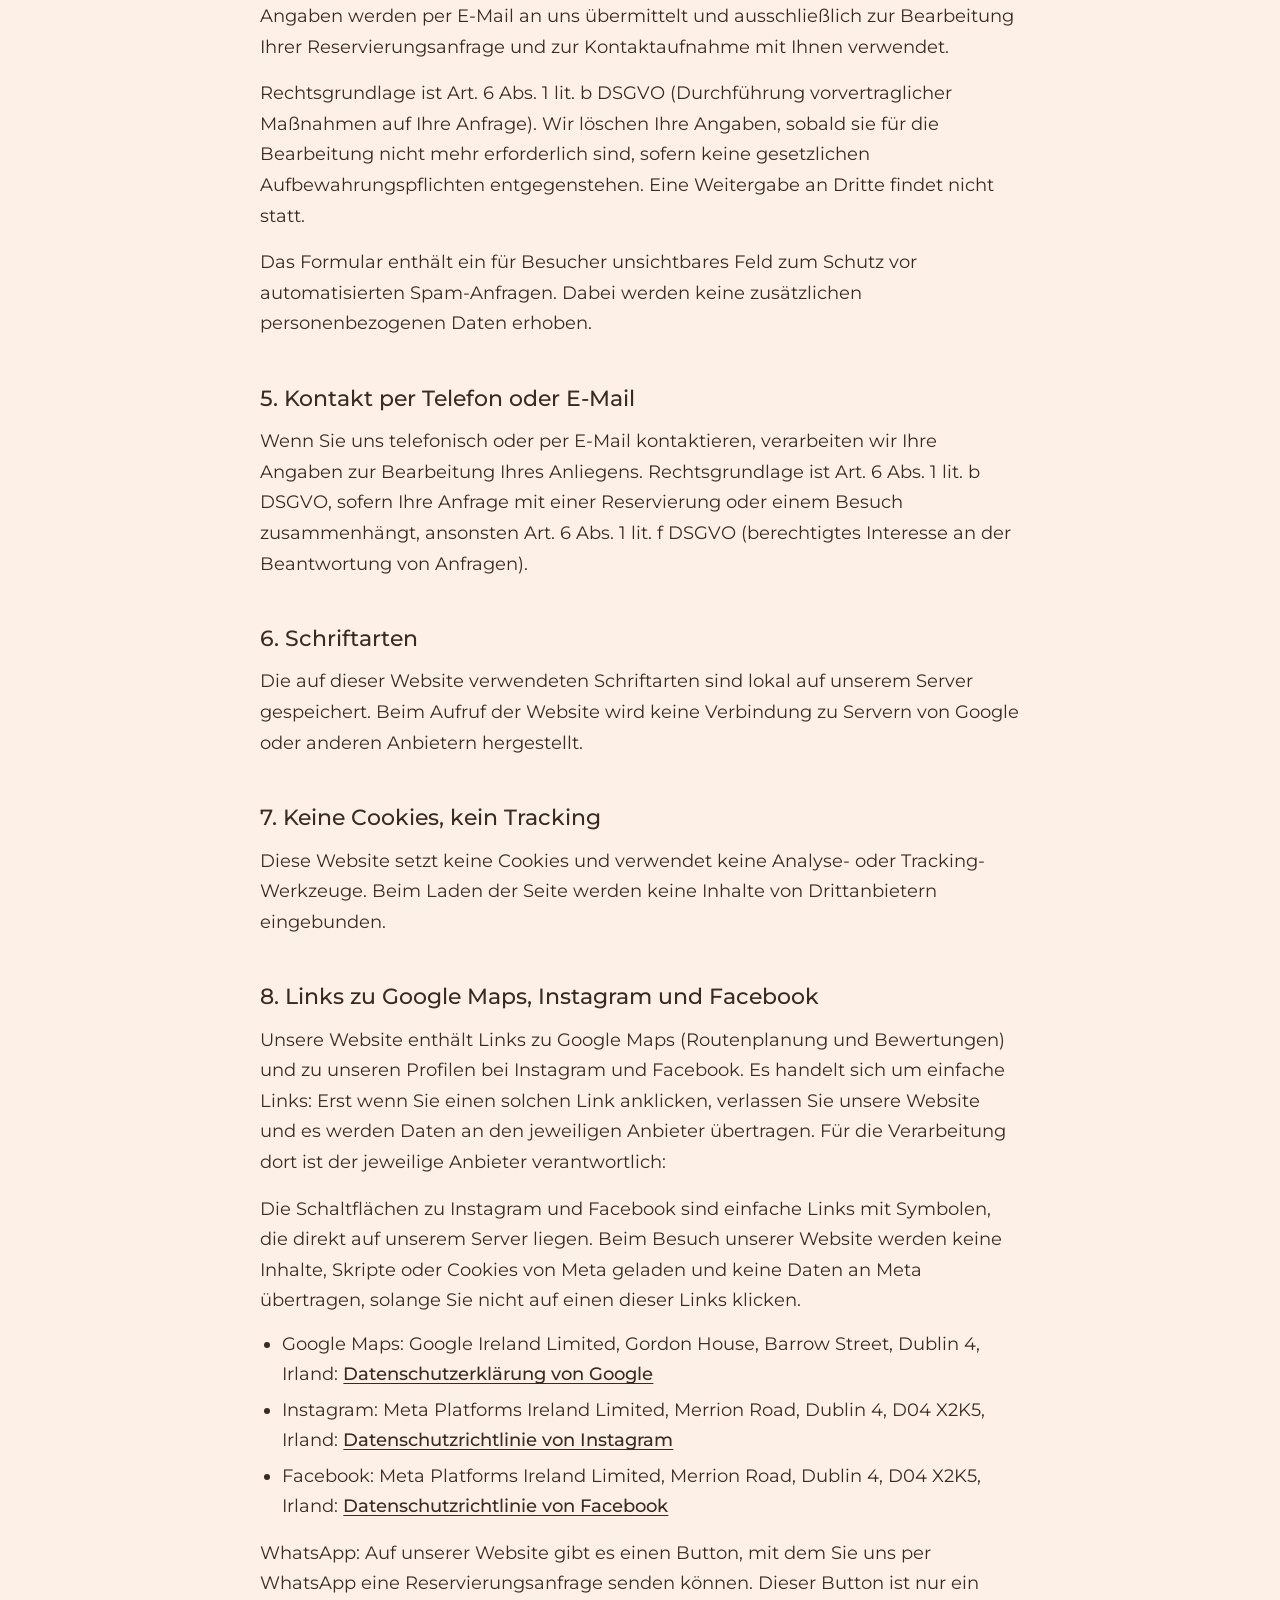
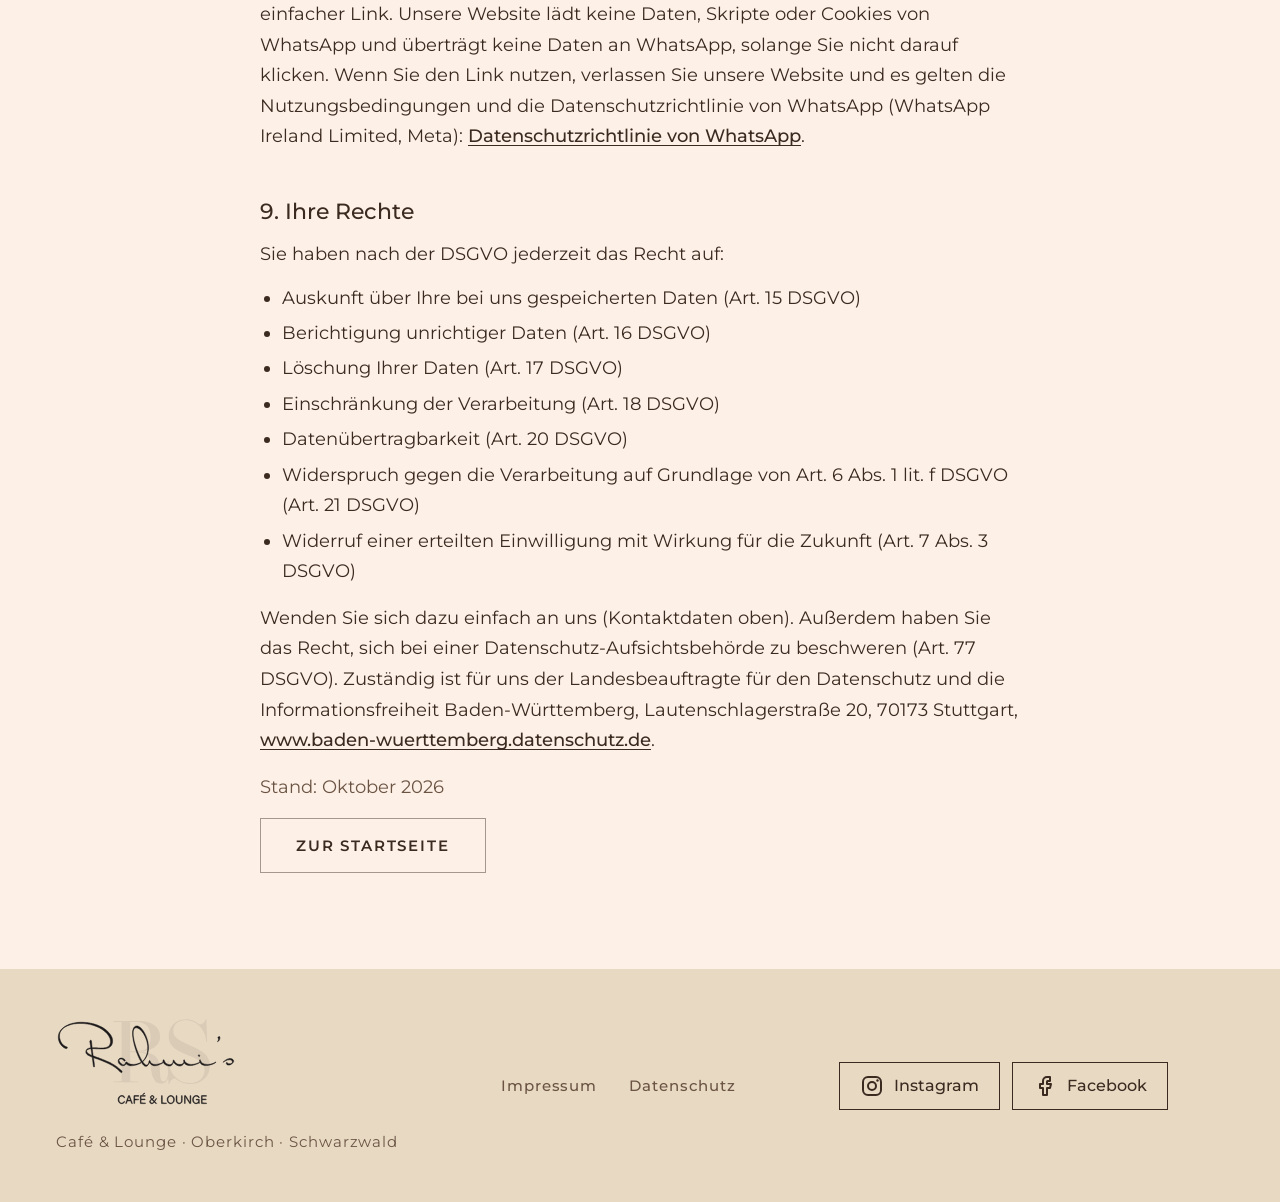
==== commit edc90217: "URLs limpias al navegar Co-Authored-By: Claude Sonnet 5.5 <noreply@anthropic.com>" ====
--- a/datenschutz.html
+++ b/datenschutz.html
@@ -20,7 +20,7 @@
 <header>
 <!-- NAV -->
 <nav aria-label="Hauptnavigation">
-  <a href="index.html" class="nav-brand">
+  <a href="/" class="nav-brand">
     <img class="nav-logo" src="assets/logo/rahmis-logo.svg" width="121" height="60" alt="Rahmi's Café &amp; Lounge">
   </a>
   <ul class="nav-links">
@@ -126,7 +126,7 @@
 <!-- FOOTER -->
 <footer>
   <div>
-    <img class="footer-logo" src="assets/logo/rahmis-logo.svg" width="180" height="89" alt="Rahmi's Café &amp; Lounge" loading="lazy">
+    <a href="/" class="footer-brand" aria-label="Zur Startseite"><img class="footer-logo" src="assets/logo/rahmis-logo.svg" width="180" height="89" alt="Rahmi's Café &amp; Lounge" loading="lazy"></a>
     <div class="footer-sub">Café & Lounge · Oberkirch · Schwarzwald</div>
   </div>
   <div class="footer-links">
--- a/css/style.css
+++ b/css/style.css
@@ -260,6 +260,7 @@
 /* ── FOOTER ── */
 /* padding derecho/inferior extra: deja sitio al botón flotante «nach oben» */
 footer { background: #E8D9C3; padding: 3rem 7rem 3rem 3.5rem; display: flex; justify-content: space-between; align-items: center; flex-wrap: wrap; gap: 1.5rem; }
+.footer-brand { display: inline-block; }
 .footer-logo { display: block; width: 180px; height: auto; }
 .footer-sub { font-size: .9375rem; letter-spacing: .06em; color: #6B5444; margin-top: .8rem; }
 .footer-links { display: flex; flex-wrap: wrap; gap: 1.5rem 2rem; }
